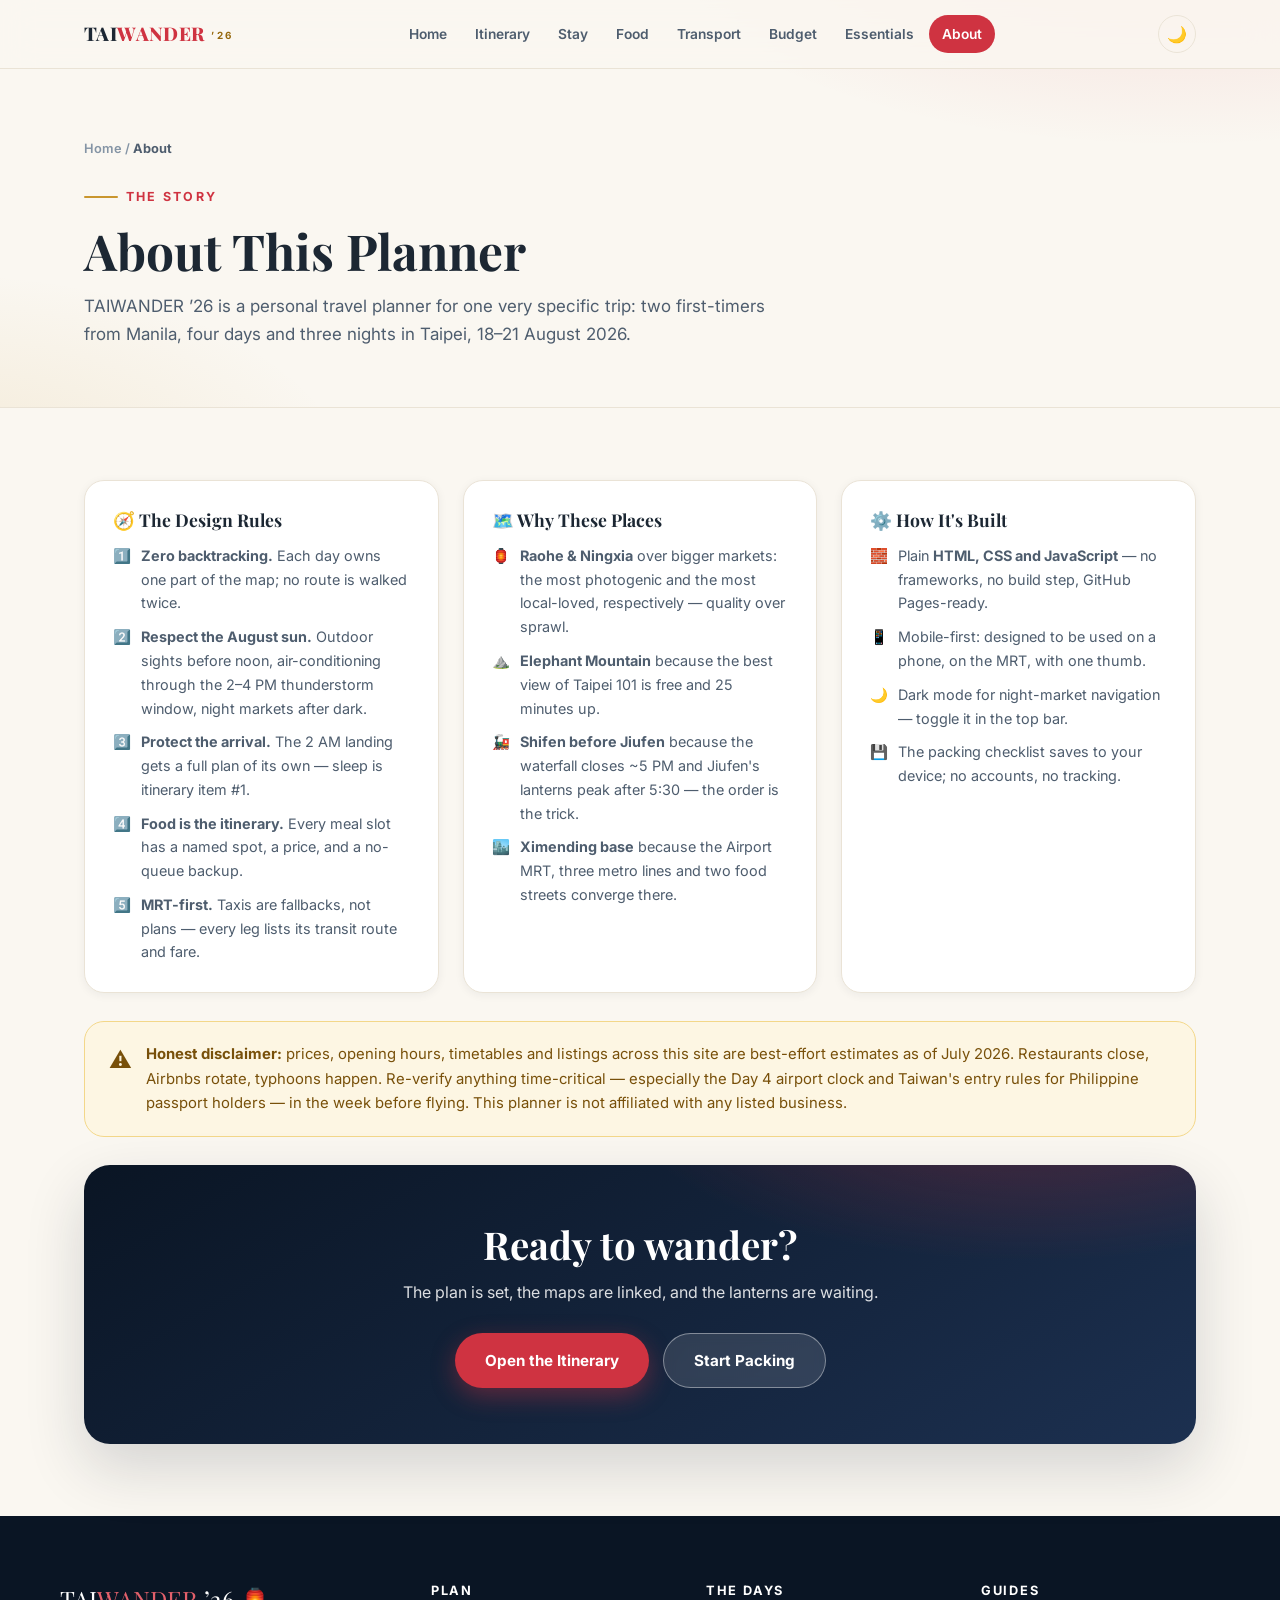
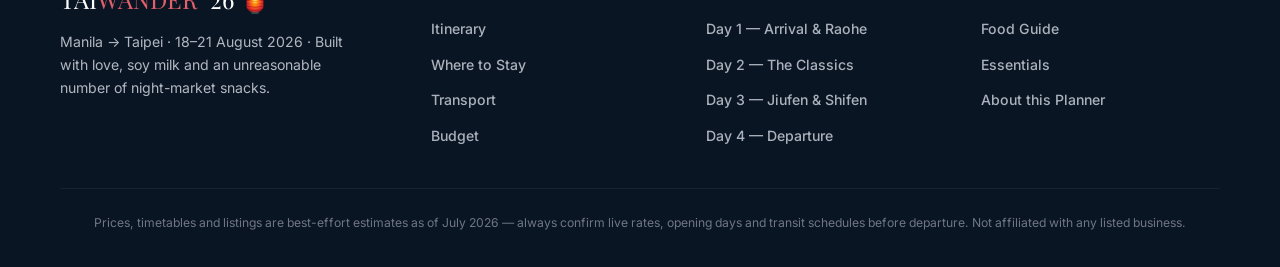
==== about.html @ 08a53a14 "Redesign website into multi-page travel planner" ====
<!DOCTYPE html>
<html lang="en">
<head>
<meta charset="UTF-8" />
<meta name="viewport" content="width=device-width, initial-scale=1.0" />
<title>About — Taiwan 2026 Travel Planner</title>
<meta name="description" content="The story and design logic behind this 4D3N Taipei travel planner — who it's for, how the routes were built, and what to double-check before flying." />
<link rel="preconnect" href="https://fonts.googleapis.com" />
<link rel="preconnect" href="https://fonts.gstatic.com" crossorigin />
<link href="https://fonts.googleapis.com/css2?family=Playfair+Display:ital,wght@0,600;0,700;0,800;1,600&family=Inter:wght@400;500;600;700;800&display=swap" rel="stylesheet" />
<link rel="stylesheet" href="css/style.css" />
<link rel="icon" href="data:image/svg+xml,<svg xmlns='http://www.w3.org/2000/svg' viewBox='0 0 100 100'><text y='.9em' font-size='90'>🏮</text></svg>" />
<script>try{var t=localStorage.getItem('taiwan2026-theme');if(t)document.documentElement.setAttribute('data-theme',t);else if(matchMedia('(prefers-color-scheme: dark)').matches)document.documentElement.setAttribute('data-theme','dark');}catch(e){}</script>
</head>
<body>

<nav class="nav" id="nav">
  <div class="nav-inner">
    <a href="index.html" class="nav-logo">TAI<span>WANDER</span><small>’26</small></a>
    <ul class="nav-links" id="navLinks">
      <li><a href="index.html">Home</a></li>
      <li><a href="itinerary.html">Itinerary</a></li>
      <li><a href="stay.html">Stay</a></li>
      <li><a href="food.html">Food</a></li>
      <li><a href="transport.html">Transport</a></li>
      <li><a href="budget.html">Budget</a></li>
      <li><a href="essentials.html">Essentials</a></li>
      <li><a href="about.html" class="active">About</a></li>
    </ul>
    <div class="nav-actions">
      <button class="theme-toggle" id="themeToggle" aria-label="Toggle dark mode">🌙</button>
      <button class="nav-toggle" id="navToggle" aria-label="Menu">☰</button>
    </div>
  </div>
</nav>

<header class="page-hero">
  <div class="container">
    <div class="crumb"><a href="index.html">Home</a> / <b>About</b></div>
    <div class="section-kicker">The Story</div>
    <h1>About This Planner</h1>
    <p class="lede">TAIWANDER ’26 is a personal travel planner for one very specific trip: two first-timers from Manila, four days and three nights in Taipei, 18–21 August 2026.</p>
  </div>
</header>

<main>

<section>
  <div class="container">
    <div class="info-grid">
      <div class="info-card reveal">
        <h3>🧭 The Design Rules</h3>
        <ul>
          <li><span>1️⃣</span><span><strong>Zero backtracking.</strong> Each day owns one part of the map; no route is walked twice.</span></li>
          <li><span>2️⃣</span><span><strong>Respect the August sun.</strong> Outdoor sights before noon, air-conditioning through the 2–4 PM thunderstorm window, night markets after dark.</span></li>
          <li><span>3️⃣</span><span><strong>Protect the arrival.</strong> The 2 AM landing gets a full plan of its own — sleep is itinerary item #1.</span></li>
          <li><span>4️⃣</span><span><strong>Food is the itinerary.</strong> Every meal slot has a named spot, a price, and a no-queue backup.</span></li>
          <li><span>5️⃣</span><span><strong>MRT-first.</strong> Taxis are fallbacks, not plans — every leg lists its transit route and fare.</span></li>
        </ul>
      </div>
      <div class="info-card reveal">
        <h3>🗺️ Why These Places</h3>
        <ul>
          <li><span>🏮</span><span><strong>Raohe & Ningxia</strong> over bigger markets: the most photogenic and the most local-loved, respectively — quality over sprawl.</span></li>
          <li><span>⛰️</span><span><strong>Elephant Mountain</strong> because the best view of Taipei 101 is free and 25 minutes up.</span></li>
          <li><span>🚂</span><span><strong>Shifen before Jiufen</strong> because the waterfall closes ~5 PM and Jiufen's lanterns peak after 5:30 — the order is the trick.</span></li>
          <li><span>🏙️</span><span><strong>Ximending base</strong> because the Airport MRT, three metro lines and two food streets converge there.</span></li>
        </ul>
      </div>
      <div class="info-card reveal">
        <h3>⚙️ How It's Built</h3>
        <ul>
          <li><span>🧱</span><span>Plain <strong>HTML, CSS and JavaScript</strong> — no frameworks, no build step, GitHub Pages-ready.</span></li>
          <li><span>📱</span><span>Mobile-first: designed to be used on a phone, on the MRT, with one thumb.</span></li>
          <li><span>🌙</span><span>Dark mode for night-market navigation — toggle it in the top bar.</span></li>
          <li><span>💾</span><span>The packing checklist saves to your device; no accounts, no tracking.</span></li>
        </ul>
      </div>
    </div>

    <div class="tip tip-amber reveal"><span class="ico">⚠️</span><div><strong>Honest disclaimer:</strong> prices, opening hours, timetables and listings across this site are best-effort estimates as of July 2026. Restaurants close, Airbnbs rotate, typhoons happen. Re-verify anything time-critical — especially the Day 4 airport clock and Taiwan's entry rules for Philippine passport holders — in the week before flying. This planner is not affiliated with any listed business.</div></div>

    <div class="cta-band reveal">
      <h2>Ready to wander?</h2>
      <p>The plan is set, the maps are linked, and the lanterns are waiting.</p>
      <div class="hero-cta">
        <a href="itinerary.html" class="btn btn-red">Open the Itinerary</a>
        <a href="essentials.html" class="btn btn-ghost">Start Packing</a>
      </div>
    </div>
  </div>
</section>

</main>

<footer>
  <div class="foot-grid">
    <div class="foot-brand">
      <div class="foot-title">TAI<span>WANDER</span> ’26 🏮</div>
      <p>Manila → Taipei · 18–21 August 2026 · Built with love, soy milk and an unreasonable number of night-market snacks.</p>
    </div>
    <div class="foot-col"><h4>Plan</h4><ul>
      <li><a href="itinerary.html">Itinerary</a></li>
      <li><a href="stay.html">Where to Stay</a></li>
      <li><a href="transport.html">Transport</a></li>
      <li><a href="budget.html">Budget</a></li>
    </ul></div>
    <div class="foot-col"><h4>The Days</h4><ul>
      <li><a href="day1.html">Day 1 — Arrival & Raohe</a></li>
      <li><a href="day2.html">Day 2 — The Classics</a></li>
      <li><a href="day3.html">Day 3 — Jiufen & Shifen</a></li>
      <li><a href="day4.html">Day 4 — Departure</a></li>
    </ul></div>
    <div class="foot-col"><h4>Guides</h4><ul>
      <li><a href="food.html">Food Guide</a></li>
      <li><a href="essentials.html">Essentials</a></li>
      <li><a href="about.html">About this Planner</a></li>
    </ul></div>
  </div>
  <div class="foot-bottom">Prices, timetables and listings are best-effort estimates as of July 2026 — always confirm live rates, opening days and transit schedules before departure. Not affiliated with any listed business.</div>
</footer>

<button class="to-top" id="toTop" aria-label="Back to top">↑</button>
<script src="js/main.js"></script>
</body>
</html>
---- css/style.css ----
/* ==============================================================
   TAIWANDER '26 — Design System
   Warm white · Deep navy · Taipei red · Golden accent
   Shared across all pages
   ============================================================== */

:root {
  /* Palette */
  --bg: #faf7f1;
  --surface: #ffffff;
  --surface-2: #f4efe6;
  --navy: #101f33;
  --navy-deep: #0a1524;
  --navy-soft: #e8eef7;
  --ink: #1c2733;
  --ink-soft: #4e5d6e;
  --ink-faint: #8494a5;
  --red: #cf3341;
  --red-deep: #a92531;
  --red-soft: #fbe9e8;
  --gold: #c9962e;
  --gold-deep: #96690e;
  --gold-soft: #f9efd9;
  --line: #eae3d6;
  --glass: rgba(250, 247, 241, 0.82);
  --tip-green-bg: #ecfdf5;  --tip-green-bd: #a7f3d0;  --tip-green-ink: #065f46;
  --tip-amber-bg: #fdf6e3;  --tip-amber-bd: #f3d789;  --tip-amber-ink: #78500a;
  --tip-blue-bg:  #eff6ff;  --tip-blue-bd:  #bfdbfe;  --tip-blue-ink:  #1e40af;
  --tip-red-bg:   #fef2f2;  --tip-red-bd:   #fecaca;  --tip-red-ink:   #991b1b;
  --pros-bg: #ecfdf5; --pros-ink: #065f46;
  --cons-bg: #fef2f2; --cons-ink: #991b1b;
  --mrt-bg: #eef6ff;  --mrt-ink: #1d4ed8;

  /* Chart palette (validated categorical order — do not reorder) */
  --c1: #2a78d6; --c2: #1baf7a; --c3: #eda100;
  --c4: #008300; --c5: #4a3aa7; --c6: #e34948;

  /* Effects */
  --shadow-sm: 0 2px 10px rgba(16, 31, 51, 0.06);
  --shadow-md: 0 10px 34px rgba(16, 31, 51, 0.10);
  --shadow-lg: 0 24px 60px rgba(16, 31, 51, 0.16);
  --radius: 20px;
  --radius-sm: 13px;
  --font-display: "Playfair Display", Georgia, serif;
  --font-body: "Inter", "Segoe UI", -apple-system, sans-serif;
  --maxw: 1160px;
}

[data-theme="dark"] {
  --bg: #0b1422;
  --surface: #15202f;
  --surface-2: #1b2839;
  --navy: #dbe5f2;
  --navy-deep: #060d18;
  --navy-soft: rgba(122, 162, 220, 0.14);
  --ink: #edf1f7;
  --ink-soft: #b3bfd0;
  --ink-faint: #7d8ba0;
  --red: #e2606b;
  --red-deep: #ec8b93;
  --red-soft: rgba(226, 96, 107, 0.14);
  --gold: #d9ac4b;
  --gold-deep: #e5c176;
  --gold-soft: rgba(217, 172, 75, 0.13);
  --line: rgba(255, 255, 255, 0.09);
  --glass: rgba(11, 20, 34, 0.80);
  --tip-green-bg: rgba(16,185,129,.10); --tip-green-bd: rgba(16,185,129,.30); --tip-green-ink: #7fe0bc;
  --tip-amber-bg: rgba(217,172,75,.10); --tip-amber-bd: rgba(217,172,75,.32); --tip-amber-ink: #ecd39a;
  --tip-blue-bg:  rgba(96,165,250,.10); --tip-blue-bd:  rgba(96,165,250,.30); --tip-blue-ink:  #a7c7f5;
  --tip-red-bg:   rgba(239,110,110,.10);--tip-red-bd:   rgba(239,110,110,.30);--tip-red-ink:   #f3aeae;
  --pros-bg: rgba(16,185,129,.10); --pros-ink: #7fe0bc;
  --cons-bg: rgba(239,110,110,.10); --cons-ink: #f3aeae;
  --mrt-bg: rgba(96,165,250,.12); --mrt-ink: #9cc2f4;

  /* Dark-surface chart steps (validated set for dark mode) */
  --c1: #3987e5; --c2: #199e70; --c3: #c98500;
  --c4: #008300; --c5: #9085e9; --c6: #e66767;

  --shadow-sm: 0 2px 10px rgba(0, 0, 0, 0.35);
  --shadow-md: 0 10px 34px rgba(0, 0, 0, 0.45);
  --shadow-lg: 0 24px 60px rgba(0, 0, 0, 0.55);
}

* { margin: 0; padding: 0; box-sizing: border-box; }

html { scroll-behavior: smooth; }

body {
  font-family: var(--font-body);
  color: var(--ink);
  background: var(--bg);
  line-height: 1.65;
  -webkit-font-smoothing: antialiased;
  transition: background 0.35s ease, color 0.35s ease;
}

body.loaded main, body.loaded .page-hero, body.loaded .hero { animation: pagefade 0.55s ease both; }
@keyframes pagefade { from { opacity: 0; transform: translateY(10px); } to { opacity: 1; transform: none; } }

img { max-width: 100%; display: block; }
.container { max-width: var(--maxw); margin: 0 auto; padding: 0 24px; }

/* ---------- Typography ---------- */
h1, h2, h3 { font-family: var(--font-display); font-weight: 700; line-height: 1.2; color: var(--ink); }
h2.section-title { font-size: clamp(1.8rem, 4vw, 2.5rem); margin-bottom: 8px; }
.section-kicker {
  display: inline-flex; align-items: center; gap: 8px;
  font-size: 0.78rem; font-weight: 700; letter-spacing: 0.18em;
  text-transform: uppercase; color: var(--red); margin-bottom: 14px;
}
.section-kicker::before { content: ""; width: 34px; height: 2px; background: var(--gold); border-radius: 2px; }
.section-sub { color: var(--ink-soft); max-width: 700px; font-size: 1.04rem; margin-bottom: 42px; }
section { padding: 72px 0; }
section.alt { background: var(--surface); transition: background 0.35s ease; }
[data-theme="dark"] section.alt { background: rgba(255,255,255,0.025); }

/* ---------- Navigation ---------- */
.nav {
  position: fixed; top: 0; left: 0; right: 0; z-index: 1000;
  background: var(--glass);
  backdrop-filter: blur(16px); -webkit-backdrop-filter: blur(16px);
  border-bottom: 1px solid var(--line);
  transition: box-shadow 0.3s ease, background 0.35s ease;
}
.nav.scrolled { box-shadow: var(--shadow-sm); }
.nav-inner {
  max-width: var(--maxw); margin: 0 auto; padding: 0 24px;
  display: flex; align-items: center; justify-content: space-between; height: 68px; gap: 12px;
}
.nav-logo {
  font-family: var(--font-display); font-weight: 800; font-size: 1.18rem;
  color: var(--ink); text-decoration: none; letter-spacing: 0.02em; white-space: nowrap;
}
.nav-logo span { color: var(--red); }
.nav-logo small { font-family: var(--font-body); font-weight: 700; font-size: 0.62rem; color: var(--gold-deep); letter-spacing: 0.24em; margin-left: 7px; vertical-align: 2px; }
.nav-links { display: flex; gap: 2px; list-style: none; align-items: center; }
.nav-links a {
  display: block; padding: 8px 13px; border-radius: 99px;
  color: var(--ink-soft); text-decoration: none; font-size: 0.86rem; font-weight: 600;
  transition: color 0.25s ease, background 0.25s ease;
}
.nav-links a:hover { color: var(--red); background: var(--red-soft); }
.nav-links a.active { color: #fff; background: var(--red); }
[data-theme="dark"] .nav-links a.active { color: #14060a; }
.nav-actions { display: flex; align-items: center; gap: 6px; }
.theme-toggle {
  background: none; border: 1.5px solid var(--line); cursor: pointer;
  width: 38px; height: 38px; border-radius: 50%; font-size: 1rem;
  display: inline-flex; align-items: center; justify-content: center;
  color: var(--ink); transition: border-color 0.25s ease, transform 0.25s ease;
}
.theme-toggle:hover { border-color: var(--gold); transform: rotate(18deg); }
.nav-toggle {
  display: none; background: none; border: none; cursor: pointer;
  font-size: 1.45rem; color: var(--ink); padding: 6px; line-height: 1;
}

/* ---------- Breadcrumb ---------- */
.crumb { font-size: 0.8rem; font-weight: 600; color: var(--ink-faint); margin-bottom: 20px; }
.crumb a { color: var(--ink-faint); text-decoration: none; }
.crumb a:hover { color: var(--red); }
.crumb b { color: var(--ink-soft); font-weight: 700; }

/* ---------- Home hero ---------- */
.hero {
  min-height: 100vh; min-height: 100svh; display: flex; align-items: center; justify-content: center;
  text-align: center; position: relative; overflow: hidden; padding: 130px 24px 90px;
  background:
    radial-gradient(1100px 520px at 88% -10%, rgba(207, 51, 65, 0.35), transparent 60%),
    radial-gradient(900px 620px at 2% 112%, rgba(201, 150, 46, 0.30), transparent 60%),
    linear-gradient(165deg, #0a1524 0%, #14263e 48%, #341a25 100%);
  color: #fff;
}
.hero-img { position: absolute; inset: 0; width: 100%; height: 100%; object-fit: cover; opacity: 0.34; }
.hero::after {
  content: ""; position: absolute; inset: 0;
  background: linear-gradient(180deg, rgba(8, 15, 27, 0.42) 0%, rgba(8, 15, 27, 0.72) 100%);
}
.hero-orb {
  position: absolute; border-radius: 50%; filter: blur(70px); opacity: 0.5; z-index: 1;
  animation: drift 14s ease-in-out infinite alternate;
}
.hero-orb.o1 { width: 380px; height: 380px; background: rgba(207, 51, 65, 0.5); top: -90px; right: -60px; }
.hero-orb.o2 { width: 320px; height: 320px; background: rgba(201, 150, 46, 0.42); bottom: -80px; left: -40px; animation-delay: -6s; }
@keyframes drift { from { transform: translate(0, 0) scale(1); } to { transform: translate(-40px, 34px) scale(1.14); } }
.hero-content { position: relative; z-index: 2; max-width: 860px; animation: rise 1s ease both; }
.hero-eyebrow {
  display: inline-block; padding: 8px 20px; border-radius: 99px;
  border: 1px solid rgba(255, 255, 255, 0.32); background: rgba(255, 255, 255, 0.10);
  backdrop-filter: blur(6px); font-size: 0.8rem; font-weight: 600;
  letter-spacing: 0.22em; text-transform: uppercase; margin-bottom: 26px; color: #f5d9a0;
}
.hero h1 { font-size: clamp(2.7rem, 7.5vw, 5rem); margin-bottom: 18px; color: #fff; text-shadow: 0 4px 30px rgba(0,0,0,0.4); }
.hero h1 em { font-style: italic; color: #f0b8ae; }
.hero-tagline { font-size: clamp(1rem, 2vw, 1.22rem); color: rgba(255,255,255,0.88); max-width: 640px; margin: 0 auto 30px; }
.hero-badges { display: flex; gap: 12px; justify-content: center; flex-wrap: wrap; margin-bottom: 34px; }
.hero-badge {
  padding: 10px 18px; border-radius: 14px; background: rgba(255,255,255,0.12);
  backdrop-filter: blur(8px); border: 1px solid rgba(255,255,255,0.20);
  font-size: 0.88rem; font-weight: 600; color: #fff;
}
.hero-cta { display: flex; gap: 14px; justify-content: center; flex-wrap: wrap; }
.btn {
  display: inline-flex; align-items: center; gap: 8px;
  padding: 14px 30px; border-radius: 99px; font-weight: 700; font-size: 0.95rem;
  text-decoration: none; transition: all 0.28s ease; border: none; cursor: pointer;
  font-family: var(--font-body);
}
.btn-red { background: var(--red); color: #fff; box-shadow: 0 8px 24px rgba(207,51,65,0.40); }
.btn-red:hover { background: var(--red-deep); transform: translateY(-2px); box-shadow: 0 12px 30px rgba(207,51,65,0.5); }
[data-theme="dark"] .btn-red { color: #14060a; }
.btn-ghost { background: rgba(255,255,255,0.12); color: #fff; border: 1px solid rgba(255,255,255,0.4); backdrop-filter: blur(6px); }
.btn-ghost:hover { background: rgba(255,255,255,0.24); transform: translateY(-2px); }
.btn-outline { background: transparent; color: var(--red); border: 2px solid var(--red); }
.btn-outline:hover { background: var(--red-soft); transform: translateY(-2px); }
.hero-scroll {
  position: absolute; bottom: 26px; left: 50%; transform: translateX(-50%);
  color: rgba(255,255,255,0.75); font-size: 1.4rem; z-index: 2;
  animation: bob 2s ease-in-out infinite; text-decoration: none;
}
@keyframes bob { 0%,100% { transform: translate(-50%, 0); } 50% { transform: translate(-50%, 10px); } }
@keyframes rise { from { opacity: 0; transform: translateY(28px); } to { opacity: 1; transform: translateY(0); } }

/* ---------- Countdown ---------- */
.countdown { display: flex; gap: 14px; justify-content: center; flex-wrap: wrap; margin-bottom: 36px; }
.cd-cell {
  min-width: 86px; padding: 14px 12px 12px; border-radius: 16px;
  background: rgba(255,255,255,0.10); border: 1px solid rgba(255,255,255,0.22);
  backdrop-filter: blur(8px);
}
.cd-cell .n { font-weight: 800; font-size: 1.9rem; line-height: 1.1; color: #fff; font-variant-numeric: tabular-nums; }
.cd-cell .l { font-size: 0.68rem; font-weight: 700; letter-spacing: 0.18em; text-transform: uppercase; color: rgba(255,255,255,0.72); }

/* ---------- Sub-page hero ---------- */
.page-hero {
  padding: 138px 0 58px; position: relative; overflow: hidden;
  background:
    radial-gradient(900px 380px at 92% -20%, rgba(207, 51, 65, 0.14), transparent 60%),
    radial-gradient(700px 360px at -5% 120%, rgba(201, 150, 46, 0.14), transparent 60%),
    var(--bg);
  border-bottom: 1px solid var(--line);
}
.page-hero h1 { font-size: clamp(2rem, 5vw, 3.1rem); margin-bottom: 12px; }
.page-hero .lede { color: var(--ink-soft); max-width: 720px; font-size: 1.06rem; }
.page-hero.tinted { color: #fff; border-bottom: none; }
.page-hero.tinted h1 { color: #fff; }
.page-hero.tinted .lede { color: rgba(255,255,255,0.88); }
.page-hero.tinted .crumb, .page-hero.tinted .crumb a, .page-hero.tinted .crumb b { color: rgba(255,255,255,0.72); }
.page-hero.tinted .section-kicker { color: #f5d9a0; }
.page-hero.tinted .section-kicker::before { background: #f5d9a0; }

/* Day-page tinted heroes */
.page-hero.d1 { background: radial-gradient(900px 420px at 90% -30%, rgba(255,255,255,0.14), transparent 55%), linear-gradient(130deg, #0f4c46 0%, #14847a 65%, #1fb5a4 130%); }
.page-hero.d2 { background: radial-gradient(900px 420px at 90% -30%, rgba(255,255,255,0.14), transparent 55%), linear-gradient(130deg, #7c2d12 0%, #c2410c 65%, #f59e4b 130%); }
.page-hero.d3 { background: radial-gradient(900px 420px at 90% -30%, rgba(255,255,255,0.14), transparent 55%), linear-gradient(130deg, #421d84 0%, #6d33d6 65%, #a78bfa 140%); }
.page-hero.d4 { background: radial-gradient(900px 420px at 90% -30%, rgba(255,255,255,0.14), transparent 55%), linear-gradient(130deg, #133b52 0%, #0e7490 65%, #38c7dd 140%); }
.day-tags { display: flex; gap: 10px; flex-wrap: wrap; margin-top: 20px; }
.day-tags span {
  padding: 6px 14px; border-radius: 99px; background: rgba(255,255,255,0.16);
  border: 1px solid rgba(255,255,255,0.3); font-size: 0.8rem; font-weight: 600; color: #fff;
}
.day-num { font-size: 0.8rem; font-weight: 800; letter-spacing: 0.22em; text-transform: uppercase; opacity: 0.9; margin-bottom: 10px; }

/* Day at-a-glance strip */
.glance { display: grid; grid-template-columns: repeat(auto-fit, minmax(160px, 1fr)); gap: 14px; margin: -30px 0 30px; position: relative; z-index: 5; }
.glance-cell {
  background: var(--surface); border-radius: var(--radius-sm); padding: 16px 18px;
  box-shadow: var(--shadow-md); border: 1px solid var(--line);
}
.glance-cell .k { font-size: 0.68rem; font-weight: 800; letter-spacing: 0.12em; text-transform: uppercase; color: var(--ink-faint); }
.glance-cell .v { font-weight: 700; font-size: 0.95rem; margin-top: 2px; }

/* Prev / next day pager */
.day-pager { display: grid; grid-template-columns: 1fr 1fr; gap: 16px; margin-top: 52px; }
.day-pager a {
  display: block; background: var(--surface); border: 1.5px solid var(--line); border-radius: var(--radius);
  padding: 20px 24px; text-decoration: none; transition: all 0.28s ease; box-shadow: var(--shadow-sm);
}
.day-pager a:hover { border-color: var(--red); transform: translateY(-3px); box-shadow: var(--shadow-md); }
.day-pager .dir { font-size: 0.7rem; font-weight: 800; letter-spacing: 0.14em; text-transform: uppercase; color: var(--ink-faint); }
.day-pager .ttl { font-family: var(--font-display); font-weight: 700; font-size: 1.05rem; color: var(--ink); margin-top: 4px; }
.day-pager a.next { text-align: right; }

/* ---------- Reveal on scroll ---------- */
.reveal { opacity: 0; transform: translateY(28px); transition: opacity 0.7s ease, transform 0.7s ease; }
.reveal.visible { opacity: 1; transform: translateY(0); }
@media (prefers-reduced-motion: reduce) {
  .reveal { opacity: 1; transform: none; transition: none; }
  .hero-orb, .hero-scroll { animation: none; }
}

/* ---------- Flight cards ---------- */
.flight-grid { display: grid; grid-template-columns: 1fr 1fr; gap: 24px; margin-bottom: 40px; }
.flight-card {
  background: var(--surface); border-radius: var(--radius); padding: 30px;
  box-shadow: var(--shadow-md); position: relative; overflow: hidden;
  transition: transform 0.3s ease, box-shadow 0.3s ease; border: 1px solid var(--line);
}
.flight-card:hover { transform: translateY(-5px); box-shadow: var(--shadow-lg); }
.flight-card::before {
  content: ""; position: absolute; top: 0; left: 0; right: 0; height: 5px;
  background: linear-gradient(90deg, var(--navy) 0%, var(--red) 55%, var(--gold) 100%);
}
[data-theme="dark"] .flight-card::before { background: linear-gradient(90deg, #3d5c8f 0%, var(--red) 55%, var(--gold) 100%); }
.flight-label {
  font-size: 0.75rem; font-weight: 700; letter-spacing: 0.16em; text-transform: uppercase;
  color: var(--red); margin-bottom: 16px; display: flex; align-items: center; gap: 8px;
}
.flight-route { display: flex; align-items: center; justify-content: space-between; gap: 10px; margin-bottom: 18px; }
.flight-city { text-align: center; }
.flight-code { font-family: var(--font-display); font-size: 2.3rem; font-weight: 800; color: var(--ink); }
.flight-city-name { font-size: 0.82rem; color: var(--ink-faint); font-weight: 600; }
.flight-path { flex: 1; display: flex; align-items: center; gap: 6px; color: var(--gold); padding: 0 8px; }
.flight-path .line { flex: 1; height: 2px; background: repeating-linear-gradient(90deg, var(--gold) 0 8px, transparent 8px 15px); }
.flight-meta { display: grid; grid-template-columns: 1fr 1fr; gap: 12px; }
.flight-meta div { background: var(--surface-2); border-radius: var(--radius-sm); padding: 12px 16px; }
.flight-meta .k { font-size: 0.72rem; text-transform: uppercase; letter-spacing: 0.1em; color: var(--ink-faint); font-weight: 700; }
.flight-meta .v { font-weight: 700; font-size: 0.98rem; }

/* ---------- Chips ---------- */
.chips { display: flex; flex-wrap: wrap; gap: 10px; }
.chip {
  padding: 9px 18px; border-radius: 99px; background: var(--surface);
  border: 1.5px solid var(--line); font-size: 0.88rem; font-weight: 600; color: var(--ink-soft);
  transition: all 0.25s ease; cursor: default;
}
.chip:hover { border-color: var(--red); color: var(--red); background: var(--red-soft); transform: translateY(-2px); }

/* ---------- Stat strip ---------- */
.stat-strip { display: grid; grid-template-columns: repeat(4, 1fr); gap: 18px; margin-top: 44px; }
.stat {
  background: var(--surface); border-radius: var(--radius); padding: 24px 20px; text-align: center;
  box-shadow: var(--shadow-sm); transition: transform 0.3s ease; border: 1px solid var(--line);
}
.stat:hover { transform: translateY(-4px); }
.stat .num { font-family: var(--font-display); font-size: 2rem; font-weight: 800; color: var(--red); }
.stat .lbl { font-size: 0.78rem; color: var(--ink-faint); font-weight: 600; text-transform: uppercase; letter-spacing: 0.08em; }

/* ---------- Cards ---------- */
.card-grid { display: grid; grid-template-columns: repeat(auto-fill, minmax(320px, 1fr)); gap: 26px; }
.card {
  background: var(--surface); border-radius: var(--radius); overflow: hidden;
  box-shadow: var(--shadow-sm); transition: transform 0.32s ease, box-shadow 0.32s ease;
  display: flex; flex-direction: column; border: 1px solid var(--line);
}
.card:hover { transform: translateY(-7px); box-shadow: var(--shadow-lg); }
.card-banner {
  height: 132px; display: flex; align-items: center; justify-content: center;
  font-size: 3.2rem; position: relative;
}
.card-banner::after {
  content: ""; position: absolute; inset: 0;
  background:
    radial-gradient(240px 130px at 85% -20%, rgba(255,255,255,0.28), transparent 60%),
    radial-gradient(200px 120px at 0% 120%, rgba(0,0,0,0.14), transparent 60%);
}
.card-banner > * { position: relative; z-index: 1; }
.card-banner.g-teal { background: linear-gradient(135deg, #0f766e, #14b8a6); }
.card-banner.g-red { background: linear-gradient(135deg, #a92531, #e0654f); }
.card-banner.g-gold { background: linear-gradient(135deg, #96690e, #e2b53e); }
.card-banner.g-plum { background: linear-gradient(135deg, #5b21b6, #a78bfa); }
.card-banner.g-navy { background: linear-gradient(135deg, #16304f, #3b82f6); }
.card-banner.g-rose { background: linear-gradient(135deg, #be185d, #fb7185); }
.card-body { padding: 24px; flex: 1; display: flex; flex-direction: column; gap: 10px; }
.card-body h3 { font-size: 1.24rem; }
.card-body .muted { color: var(--ink-soft); font-size: 0.92rem; }
.pill {
  display: inline-block; padding: 4px 12px; border-radius: 99px; font-size: 0.72rem;
  font-weight: 700; text-transform: uppercase; letter-spacing: 0.06em;
}
.pill-red { background: var(--red-soft); color: var(--red); }
.pill-gold { background: var(--gold-soft); color: var(--gold-deep); }
.pill-navy { background: var(--navy-soft); color: var(--mrt-ink); }
[data-theme="light"] .pill-navy, html:not([data-theme="dark"]) .pill-navy { color: #1e3a5f; }

/* ---------- Stay cards ---------- */
.stay-card { position: relative; }
.stay-card.best { border: 2.5px solid var(--gold); box-shadow: 0 12px 40px rgba(201,150,46,0.25); }
.best-ribbon {
  position: absolute; top: 14px; right: 14px; z-index: 3;
  background: linear-gradient(135deg, var(--gold), #f0cd6e); color: #4a3403;
  padding: 6px 14px; border-radius: 99px; font-size: 0.72rem; font-weight: 800;
  text-transform: uppercase; letter-spacing: 0.08em; box-shadow: var(--shadow-sm);
}
.stay-price { display: flex; align-items: baseline; gap: 8px; margin: 4px 0; flex-wrap: wrap; }
.stay-price .amt { font-family: var(--font-display); font-size: 1.5rem; font-weight: 800; color: var(--red); }
.stay-price .per { font-size: 0.8rem; color: var(--ink-faint); }
.stay-facts { display: flex; flex-direction: column; gap: 7px; font-size: 0.88rem; color: var(--ink-soft); }
.stay-facts li { list-style: none; display: flex; gap: 9px; align-items: flex-start; }
.stay-facts li span:first-child { flex-shrink: 0; }
.proscons { display: grid; grid-template-columns: 1fr 1fr; gap: 10px; font-size: 0.83rem; }
.proscons .pros, .proscons .cons { border-radius: var(--radius-sm); padding: 12px; }
.proscons .pros { background: var(--pros-bg); color: var(--pros-ink); }
.proscons .cons { background: var(--cons-bg); color: var(--cons-ink); }
.proscons strong { display: block; margin-bottom: 4px; font-size: 0.76rem; text-transform: uppercase; letter-spacing: 0.06em; }
.proscons ul { padding-left: 16px; }
.stay-why { background: var(--surface-2); border-left: 3px solid var(--gold); border-radius: 0 var(--radius-sm) var(--radius-sm) 0; padding: 12px 14px; font-size: 0.87rem; color: var(--ink-soft); }
.card-link { margin-top: auto; padding-top: 8px; }
.card-link a { color: var(--red); font-weight: 700; font-size: 0.9rem; text-decoration: none; border-bottom: 2px solid var(--red-soft); transition: border-color 0.2s; }
.card-link a:hover { border-color: var(--red); }

/* ---------- Timeline ---------- */
.timeline { position: relative; padding-left: 34px; }
.timeline::before {
  content: ""; position: absolute; left: 10px; top: 6px; bottom: 6px; width: 3px;
  background: linear-gradient(180deg, var(--red), var(--gold)); border-radius: 3px; opacity: 0.35;
}
.tl-item { position: relative; padding-bottom: 34px; }
.tl-item:last-child { padding-bottom: 0; }
.tl-item::before {
  content: ""; position: absolute; left: -31px; top: 8px; width: 15px; height: 15px;
  border-radius: 50%; background: var(--surface); border: 4px solid var(--red);
  box-shadow: 0 0 0 4px rgba(207,51,65,0.14); transition: all 0.3s ease;
}
.tl-item:hover::before { border-color: var(--gold); box-shadow: 0 0 0 6px rgba(201,150,46,0.20); }
.tl-time {
  display: inline-block; background: var(--navy); color: #fff; font-weight: 700;
  font-size: 0.78rem; padding: 4px 13px; border-radius: 99px; margin-bottom: 10px; letter-spacing: 0.04em;
}
[data-theme="dark"] .tl-time { background: var(--gold); color: #201503; }
.tl-card {
  background: var(--surface); border-radius: var(--radius); padding: 22px 26px;
  box-shadow: var(--shadow-sm); transition: transform 0.3s ease, box-shadow 0.3s ease;
  border: 1px solid var(--line);
}
.tl-card:hover { transform: translateX(6px); box-shadow: var(--shadow-md); }
.tl-card h4 { font-family: var(--font-display); font-size: 1.18rem; margin-bottom: 6px; display: flex; align-items: center; gap: 10px; flex-wrap: wrap; }
.tl-card p { color: var(--ink-soft); font-size: 0.93rem; }
.tl-card p + p { margin-top: 8px; }
.tl-meta { display: flex; flex-wrap: wrap; gap: 8px; margin-top: 14px; }
.tl-meta span {
  display: inline-flex; align-items: center; gap: 6px;
  background: var(--surface-2); border-radius: 99px; padding: 5px 13px;
  font-size: 0.78rem; font-weight: 600; color: var(--ink-soft);
}
.tl-meta a { color: var(--red); text-decoration: none; font-weight: 700; }
.tl-meta a:hover { text-decoration: underline; }
.mrt-route {
  display: inline-flex; align-items: center; gap: 6px; flex-wrap: wrap;
  background: var(--mrt-bg) !important; color: var(--mrt-ink) !important; border-radius: 99px; padding: 5px 13px;
  font-size: 0.78rem; font-weight: 700;
}

/* ---------- Tips ---------- */
.tip {
  border-radius: var(--radius); padding: 20px 24px; margin: 28px 0;
  display: flex; gap: 14px; align-items: flex-start; font-size: 0.93rem;
}
.tip .ico { font-size: 1.4rem; flex-shrink: 0; }
.tip-green { background: var(--tip-green-bg); border: 1px solid var(--tip-green-bd); color: var(--tip-green-ink); }
.tip-amber { background: var(--tip-amber-bg); border: 1px solid var(--tip-amber-bd); color: var(--tip-amber-ink); }
.tip-blue { background: var(--tip-blue-bg); border: 1px solid var(--tip-blue-bd); color: var(--tip-blue-ink); }
.tip-red { background: var(--tip-red-bg); border: 1px solid var(--tip-red-bd); color: var(--tip-red-ink); }

/* ---------- Decision options ---------- */
.option-grid { display: grid; grid-template-columns: repeat(auto-fit, minmax(260px, 1fr)); gap: 20px; margin: 30px 0; }
.option {
  background: var(--surface); border: 2px solid var(--line); border-radius: var(--radius);
  padding: 24px; transition: all 0.3s ease; position: relative;
}
.option:hover { transform: translateY(-4px); box-shadow: var(--shadow-md); }
.option.recommended { border-color: var(--gold); background: linear-gradient(180deg, var(--gold-soft), var(--surface) 55%); }
.option .opt-badge {
  position: absolute; top: -13px; left: 20px; background: var(--gold); color: #201503;
  font-size: 0.7rem; font-weight: 800; text-transform: uppercase; letter-spacing: 0.08em;
  padding: 5px 13px; border-radius: 99px;
}
.option h4 { font-size: 1.05rem; margin-bottom: 8px; display: flex; gap: 8px; align-items: center; }
.option p { font-size: 0.88rem; color: var(--ink-soft); }

/* ---------- Map embeds ---------- */
.map-embed {
  border-radius: var(--radius); overflow: hidden; box-shadow: var(--shadow-sm);
  margin-top: 30px; border: 1px solid var(--line);
}
.map-embed iframe { width: 100%; height: 330px; border: 0; display: block; }
.map-caption { background: var(--surface); padding: 12px 20px; font-size: 0.83rem; color: var(--ink-faint); font-weight: 600; }
.map-caption a { color: var(--red); }

/* ---------- Food cards ---------- */
.food-card .card-banner { height: 118px; font-size: 2.9rem; }
.badge-must {
  position: absolute; top: 12px; right: 12px; z-index: 2;
  background: linear-gradient(135deg, var(--gold), #f0cd6e); color: #4a3403;
  font-size: 0.68rem; font-weight: 800; text-transform: uppercase; letter-spacing: 0.06em;
  padding: 5px 12px; border-radius: 99px; box-shadow: var(--shadow-sm);
}
.food-head { display: flex; justify-content: space-between; align-items: center; gap: 8px; }
.food-spot { border-top: 1px dashed var(--line); padding-top: 12px; margin-top: 4px; font-size: 0.88rem; }
.food-spot strong { color: var(--ink); }
.food-spot .where { color: var(--ink-faint); font-size: 0.8rem; }
.food-meta { display: flex; flex-wrap: wrap; gap: 6px 14px; margin-top: 7px; font-size: 0.78rem; font-weight: 600; }
.food-meta .rating { color: var(--gold-deep); }
.food-meta .hours { color: var(--ink-faint); }
.food-meta .price { color: var(--red); font-weight: 700; }
.food-meta a { color: var(--mrt-ink); text-decoration: none; font-weight: 700; }
.food-meta a:hover { text-decoration: underline; }

/* ---------- Transport ---------- */
.transport-grid { display: grid; grid-template-columns: repeat(auto-fit, minmax(280px, 1fr)); gap: 24px; }
.transport-card {
  background: var(--surface); border-radius: var(--radius); padding: 28px;
  box-shadow: var(--shadow-sm); transition: transform 0.3s ease; border: 1px solid var(--line);
}
.transport-card:hover { transform: translateY(-5px); box-shadow: var(--shadow-md); }
.transport-card .t-ico {
  width: 54px; height: 54px; border-radius: 16px; display: flex; align-items: center; justify-content: center;
  font-size: 1.6rem; margin-bottom: 16px; background: var(--red-soft);
}
.transport-card h3 { font-size: 1.15rem; margin-bottom: 10px; }
.transport-card ul { padding-left: 18px; font-size: 0.89rem; color: var(--ink-soft); display: flex; flex-direction: column; gap: 6px; }

/* Route diagram */
.route-box {
  background: var(--surface); border: 1px solid var(--line); border-radius: var(--radius);
  padding: 28px; box-shadow: var(--shadow-sm); margin-top: 26px;
}
.route-box h3 { font-size: 1.12rem; margin-bottom: 6px; }
.route-box .route-sub { font-size: 0.85rem; color: var(--ink-faint); margin-bottom: 22px; }
.route { position: relative; padding-left: 26px; }
.route::before {
  content: ""; position: absolute; left: 7px; top: 10px; bottom: 10px; width: 4px;
  border-radius: 4px; background: var(--route-color, var(--red)); opacity: 0.85;
}
.route.purple { --route-color: #7c3aed; }
.route.blue { --route-color: #2563eb; }
.route.green { --route-color: #0f9d58; }
.r-stop { position: relative; padding: 9px 0 9px 6px; }
.r-stop::before {
  content: ""; position: absolute; left: -25px; top: 16px; width: 12px; height: 12px;
  border-radius: 50%; background: var(--surface); border: 3.5px solid var(--route-color, var(--red));
}
.r-stop .r-name { font-weight: 700; font-size: 0.94rem; }
.r-stop .r-note { font-size: 0.79rem; color: var(--ink-faint); font-weight: 600; }
.r-stop .fare {
  display: inline-block; margin-left: 8px; background: var(--gold-soft); color: var(--gold-deep);
  font-size: 0.72rem; font-weight: 800; padding: 2px 10px; border-radius: 99px;
}

/* ---------- Budget dashboard ---------- */
.kpi-row { display: grid; grid-template-columns: repeat(auto-fit, minmax(210px, 1fr)); gap: 18px; margin-bottom: 34px; }
.kpi {
  background: var(--surface); border: 1px solid var(--line); border-radius: var(--radius);
  padding: 22px 24px; box-shadow: var(--shadow-sm); transition: transform 0.3s ease;
}
.kpi:hover { transform: translateY(-4px); }
.kpi .k-label { font-size: 0.74rem; font-weight: 700; letter-spacing: 0.1em; text-transform: uppercase; color: var(--ink-faint); }
.kpi .k-value { font-weight: 800; font-size: 1.85rem; line-height: 1.25; margin-top: 4px; color: var(--ink); }
.kpi .k-sub { font-size: 0.8rem; color: var(--ink-soft); font-weight: 600; }
.kpi.accent { border-top: 4px solid var(--red); }
.kpi.accent2 { border-top: 4px solid var(--gold); }
.kpi.accent3 { border-top: 4px solid #2a78d6; }
.kpi.accent4 { border-top: 4px solid #1baf7a; }

.viz-grid { display: grid; grid-template-columns: 1.05fr 1fr; gap: 26px; align-items: stretch; margin-bottom: 36px; }
.viz-card {
  background: var(--surface); border: 1px solid var(--line); border-radius: var(--radius);
  padding: 26px 28px; box-shadow: var(--shadow-sm);
}
.viz-card h3 { font-size: 1.12rem; margin-bottom: 4px; }
.viz-card .viz-sub { font-size: 0.82rem; color: var(--ink-faint); margin-bottom: 20px; }
.donut-wrap { display: flex; gap: 26px; align-items: center; flex-wrap: wrap; }
.donut-svg { width: 215px; height: 215px; flex-shrink: 0; margin: 0 auto; }
.donut-svg circle.seg { fill: none; stroke-width: 26; transition: stroke-width 0.2s ease, opacity 0.2s ease; cursor: pointer; }
.donut-svg circle.seg:hover, .donut-svg circle.seg:focus { stroke-width: 32; outline: none; }
.donut-svg.dim circle.seg:not(:hover):not(:focus) { opacity: 0.35; }
.donut-center-n { font-family: var(--font-body); font-weight: 800; font-size: 27px; fill: var(--ink); }
.donut-center-l { font-family: var(--font-body); font-weight: 700; font-size: 10.5px; letter-spacing: 0.12em; fill: var(--ink-faint); text-transform: uppercase; }
.donut-legend { flex: 1; min-width: 220px; list-style: none; display: flex; flex-direction: column; gap: 9px; }
.donut-legend li {
  display: flex; align-items: center; gap: 10px; font-size: 0.87rem;
  padding: 6px 10px; border-radius: 10px; cursor: default; transition: background 0.2s ease;
}
.donut-legend li:hover { background: var(--surface-2); }
.donut-legend .sw { width: 13px; height: 13px; border-radius: 4px; flex-shrink: 0; }
.donut-legend .nm { color: var(--ink-soft); font-weight: 600; flex: 1; }
.donut-legend .val { font-weight: 700; color: var(--ink); font-variant-numeric: tabular-nums; }
.donut-legend .pct { font-size: 0.76rem; color: var(--ink-faint); font-weight: 700; width: 42px; text-align: right; font-variant-numeric: tabular-nums; }

/* Horizontal bars — daily spend */
.hbars { display: flex; flex-direction: column; gap: 16px; }
.hbar .hb-head { display: flex; justify-content: space-between; font-size: 0.86rem; margin-bottom: 6px; }
.hbar .hb-head .n { font-weight: 700; color: var(--ink); }
.hbar .hb-head .v { font-weight: 700; color: var(--ink-soft); font-variant-numeric: tabular-nums; }
.hbar .hb-track { height: 14px; border-radius: 7px; background: var(--surface-2); overflow: hidden; }
.hbar .hb-fill {
  height: 100%; width: 0; border-radius: 7px 4px 4px 7px; background: var(--red);
  transition: width 1s cubic-bezier(0.25, 0.6, 0.3, 1);
}
.hbar .hb-note { font-size: 0.76rem; color: var(--ink-faint); margin-top: 4px; }

/* Budget table */
.budget-wrap { background: var(--surface); border-radius: var(--radius); box-shadow: var(--shadow-md); overflow: hidden; border: 1px solid var(--line); }
.budget-scroll { overflow-x: auto; }
.budget-table { width: 100%; border-collapse: collapse; min-width: 520px; }
.budget-table th {
  background: var(--navy); color: #fff; text-align: left; padding: 16px 22px;
  font-size: 0.8rem; text-transform: uppercase; letter-spacing: 0.08em;
}
[data-theme="dark"] .budget-table th { background: var(--navy-deep); color: var(--ink); }
.budget-table td { padding: 15px 22px; border-bottom: 1px solid var(--line); font-size: 0.93rem; }
.budget-table tr:hover td { background: var(--surface-2); }
.budget-table .cat { font-weight: 700; }
.budget-table .cat small { display: block; font-weight: 500; color: var(--ink-faint); font-size: 0.78rem; }
.budget-table .twd { font-weight: 700; color: var(--red); white-space: nowrap; font-variant-numeric: tabular-nums; }
.budget-table .php { color: var(--ink-soft); white-space: nowrap; font-variant-numeric: tabular-nums; }
.budget-table tfoot td { background: var(--gold-soft); font-weight: 800; font-size: 1rem; border: none; }

/* ---------- Converter ---------- */
.converter {
  margin-top: 36px; background: linear-gradient(135deg, var(--navy-deep), #1c3050);
  border-radius: var(--radius); padding: 34px; color: #fff; box-shadow: var(--shadow-md);
}
.converter h3 { margin-bottom: 18px; color: #fff; }
.conv-row { display: flex; gap: 16px; align-items: center; flex-wrap: wrap; }
.conv-field { flex: 1; min-width: 200px; }
.conv-field label { font-size: 0.76rem; font-weight: 700; text-transform: uppercase; letter-spacing: 0.1em; opacity: 0.85; display: block; margin-bottom: 6px; }
.conv-field input {
  width: 100%; padding: 14px 18px; border-radius: var(--radius-sm); border: none;
  font-size: 1.15rem; font-weight: 700; font-family: var(--font-body); color: #1c2733; background: #fff;
}
.conv-field input:focus { outline: 3px solid var(--gold); }
.conv-swap { font-size: 1.5rem; }
.conv-note { margin-top: 14px; font-size: 0.8rem; opacity: 0.8; }

/* ---------- Checklist ---------- */
.check-grid { display: grid; grid-template-columns: repeat(auto-fit, minmax(280px, 1fr)); gap: 24px; }
.check-group { background: var(--surface); border-radius: var(--radius); padding: 26px; box-shadow: var(--shadow-sm); border: 1px solid var(--line); }
.check-group h3 { font-size: 1.05rem; margin-bottom: 14px; display: flex; align-items: center; gap: 10px; }
.check-item { display: flex; align-items: center; gap: 12px; padding: 8px 0; cursor: pointer; font-size: 0.92rem; color: var(--ink-soft); }
.check-item input { width: 19px; height: 19px; accent-color: var(--red); cursor: pointer; flex-shrink: 0; }
.check-item input:checked + span { text-decoration: line-through; opacity: 0.55; }
.check-progress { margin-top: 30px; background: var(--surface); border-radius: 99px; height: 14px; overflow: hidden; box-shadow: inset 0 1px 4px rgba(0,0,0,0.10); border: 1px solid var(--line); }
.check-progress-bar { height: 100%; width: 0%; background: linear-gradient(90deg, var(--red), var(--gold)); border-radius: 99px; transition: width 0.4s ease; }
.check-progress-label { text-align: center; font-size: 0.85rem; font-weight: 700; color: var(--ink-soft); margin-top: 10px; }

/* ---------- Info cards ---------- */
.info-grid { display: grid; grid-template-columns: repeat(auto-fit, minmax(300px, 1fr)); gap: 24px; }
.info-card { background: var(--surface); border-radius: var(--radius); padding: 28px; box-shadow: var(--shadow-sm); border: 1px solid var(--line); }
.info-card h3 { font-size: 1.1rem; margin-bottom: 14px; display: flex; align-items: center; gap: 10px; }
.info-card table { width: 100%; font-size: 0.88rem; border-collapse: collapse; }
.info-card table td { padding: 8px 4px; border-bottom: 1px dashed var(--line); color: var(--ink-soft); }
.info-card table td:last-child { text-align: right; font-weight: 700; color: var(--ink); }
.info-card ul { list-style: none; display: flex; flex-direction: column; gap: 10px; font-size: 0.9rem; color: var(--ink-soft); }
.info-card ul li { display: flex; gap: 10px; align-items: flex-start; }
.info-card .note { font-size: 0.85rem; color: var(--ink-soft); margin-top: 12px; }

/* ---------- Phrasebook ---------- */
.phrase-grid { display: grid; grid-template-columns: repeat(auto-fill, minmax(250px, 1fr)); gap: 16px; }
.phrase {
  background: var(--surface); border: 1px solid var(--line); border-radius: var(--radius-sm);
  padding: 18px 20px; box-shadow: var(--shadow-sm); transition: transform 0.25s ease;
}
.phrase:hover { transform: translateY(-3px); }
.phrase .en { font-size: 0.8rem; font-weight: 700; letter-spacing: 0.05em; text-transform: uppercase; color: var(--ink-faint); }
.phrase .zh { font-family: var(--font-display); font-size: 1.5rem; font-weight: 700; margin: 4px 0 2px; color: var(--ink); }
.phrase .py { font-size: 0.88rem; color: var(--red); font-weight: 600; font-style: italic; }

/* ---------- Itinerary day cards ---------- */
.day-cards { display: grid; grid-template-columns: repeat(auto-fill, minmax(300px, 1fr)); gap: 26px; }
.day-card {
  border-radius: var(--radius); overflow: hidden; text-decoration: none; color: #fff;
  position: relative; display: flex; flex-direction: column; min-height: 320px;
  padding: 30px; box-shadow: var(--shadow-md); transition: transform 0.32s ease, box-shadow 0.32s ease;
}
.day-card:hover { transform: translateY(-8px) scale(1.01); box-shadow: var(--shadow-lg); }
.day-card.d1 { background: linear-gradient(150deg, #0f4c46 0%, #14847a 70%, #1fb5a4 130%); }
.day-card.d2 { background: linear-gradient(150deg, #7c2d12 0%, #c2410c 70%, #f59e4b 130%); }
.day-card.d3 { background: linear-gradient(150deg, #421d84 0%, #6d33d6 70%, #a78bfa 140%); }
.day-card.d4 { background: linear-gradient(150deg, #133b52 0%, #0e7490 70%, #38c7dd 140%); }
.day-card::after {
  content: ""; position: absolute; right: -70px; top: -70px; width: 240px; height: 240px;
  border-radius: 50%; background: rgba(255,255,255,0.10); transition: transform 0.4s ease;
}
.day-card:hover::after { transform: scale(1.3); }
.day-card .dc-num { font-size: 0.74rem; font-weight: 800; letter-spacing: 0.22em; text-transform: uppercase; opacity: 0.85; }
.day-card h3 { color: #fff; font-size: 1.42rem; margin: 10px 0 8px; position: relative; z-index: 1; }
.day-card p { font-size: 0.9rem; opacity: 0.92; position: relative; z-index: 1; }
.day-card .dc-tags { display: flex; flex-wrap: wrap; gap: 8px; margin-top: 16px; position: relative; z-index: 1; }
.day-card .dc-tags span { padding: 4px 12px; border-radius: 99px; background: rgba(255,255,255,0.16); border: 1px solid rgba(255,255,255,0.28); font-size: 0.74rem; font-weight: 600; }
.day-card .dc-go { margin-top: auto; padding-top: 20px; font-weight: 700; font-size: 0.9rem; position: relative; z-index: 1; }
.day-card .dc-go::after { content: " →"; transition: margin 0.25s ease; }
.day-card:hover .dc-go::after { margin-left: 6px; }

/* Quick-link tiles on home */
.tile-grid { display: grid; grid-template-columns: repeat(auto-fill, minmax(230px, 1fr)); gap: 18px; }
.tile {
  background: var(--surface); border: 1.5px solid var(--line); border-radius: var(--radius);
  padding: 26px 24px; text-decoration: none; transition: all 0.28s ease; box-shadow: var(--shadow-sm);
  display: flex; flex-direction: column; gap: 6px;
}
.tile:hover { border-color: var(--red); transform: translateY(-5px); box-shadow: var(--shadow-md); }
.tile .t-emoji { font-size: 1.8rem; }
.tile h3 { font-size: 1.08rem; color: var(--ink); }
.tile p { font-size: 0.84rem; color: var(--ink-soft); }
.tile .t-go { font-size: 0.82rem; font-weight: 700; color: var(--red); margin-top: 6px; }

/* ---------- Footer ---------- */
footer {
  background: var(--navy-deep); color: rgba(233, 238, 246, 0.75);
  padding: 64px 24px 34px; margin-top: 0;
}
.foot-grid {
  max-width: var(--maxw); margin: 0 auto 40px; display: grid;
  grid-template-columns: 1.4fr 1fr 1fr 1fr; gap: 36px;
}
.foot-brand .foot-title { font-family: var(--font-display); font-size: 1.5rem; color: #fff; margin-bottom: 10px; }
.foot-brand .foot-title span { color: #e2606b; }
.foot-brand p { font-size: 0.88rem; max-width: 300px; }
.foot-col h4 { color: #fff; font-size: 0.8rem; font-weight: 700; text-transform: uppercase; letter-spacing: 0.14em; margin-bottom: 14px; font-family: var(--font-body); }
.foot-col ul { list-style: none; display: flex; flex-direction: column; gap: 9px; }
.foot-col a { color: rgba(233, 238, 246, 0.72); text-decoration: none; font-size: 0.88rem; font-weight: 500; transition: color 0.2s ease; }
.foot-col a:hover { color: #f0cd6e; }
.foot-bottom {
  max-width: var(--maxw); margin: 0 auto; border-top: 1px solid rgba(255,255,255,0.10);
  padding-top: 24px; font-size: 0.76rem; opacity: 0.6; text-align: center;
}

/* ---------- Back to top ---------- */
.to-top {
  position: fixed; bottom: 26px; right: 26px; z-index: 900;
  width: 48px; height: 48px; border-radius: 50%; border: none; cursor: pointer;
  background: var(--red); color: #fff; font-size: 1.2rem; box-shadow: var(--shadow-md);
  opacity: 0; pointer-events: none; transition: all 0.3s ease;
}
.to-top.show { opacity: 1; pointer-events: auto; }
.to-top:hover { background: var(--red-deep); transform: translateY(-3px); }

/* ---------- CTA band ---------- */
.cta-band {
  background:
    radial-gradient(700px 300px at 85% -30%, rgba(207,51,65,0.35), transparent 60%),
    linear-gradient(150deg, var(--navy-deep), #1c3050);
  border-radius: 26px; padding: 56px 40px; text-align: center; color: #fff;
  box-shadow: var(--shadow-lg); position: relative; overflow: hidden;
}
.cta-band h2 { color: #fff; font-size: clamp(1.6rem, 3.5vw, 2.4rem); margin-bottom: 12px; }
.cta-band p { color: rgba(255,255,255,0.85); max-width: 560px; margin: 0 auto 28px; }

/* ---------- Responsive ---------- */
@media (max-width: 1020px) {
  .nav-links a { padding: 8px 9px; font-size: 0.8rem; }
}
@media (max-width: 900px) {
  .nav-links {
    position: fixed; top: 68px; right: 0; left: 0; flex-direction: column; align-items: stretch;
    background: var(--glass); backdrop-filter: blur(16px); -webkit-backdrop-filter: blur(16px);
    padding: 14px 20px 22px; box-shadow: var(--shadow-md); gap: 4px;
    transform: translateY(-130%); transition: transform 0.35s ease; border-bottom: 1px solid var(--line);
  }
  .nav-links.open { transform: translateY(0); }
  .nav-links a { font-size: 0.95rem; padding: 11px 16px; }
  .nav-toggle { display: block; }
  .flight-grid { grid-template-columns: 1fr; }
  .stat-strip { grid-template-columns: repeat(2, 1fr); }
  .viz-grid { grid-template-columns: 1fr; }
  .foot-grid { grid-template-columns: 1fr 1fr; }
  section { padding: 56px 0; }
  .page-hero { padding: 120px 0 46px; }
}
@media (max-width: 560px) {
  .proscons { grid-template-columns: 1fr; }
  .flight-meta { grid-template-columns: 1fr; }
  .day-pager { grid-template-columns: 1fr; }
  .foot-grid { grid-template-columns: 1fr; gap: 26px; }
  .cd-cell { min-width: 72px; }
  .cta-band { padding: 44px 24px; }
  .timeline { padding-left: 28px; }
  .tl-card { padding: 18px 18px; }
  .container { padding: 0 18px; }
}
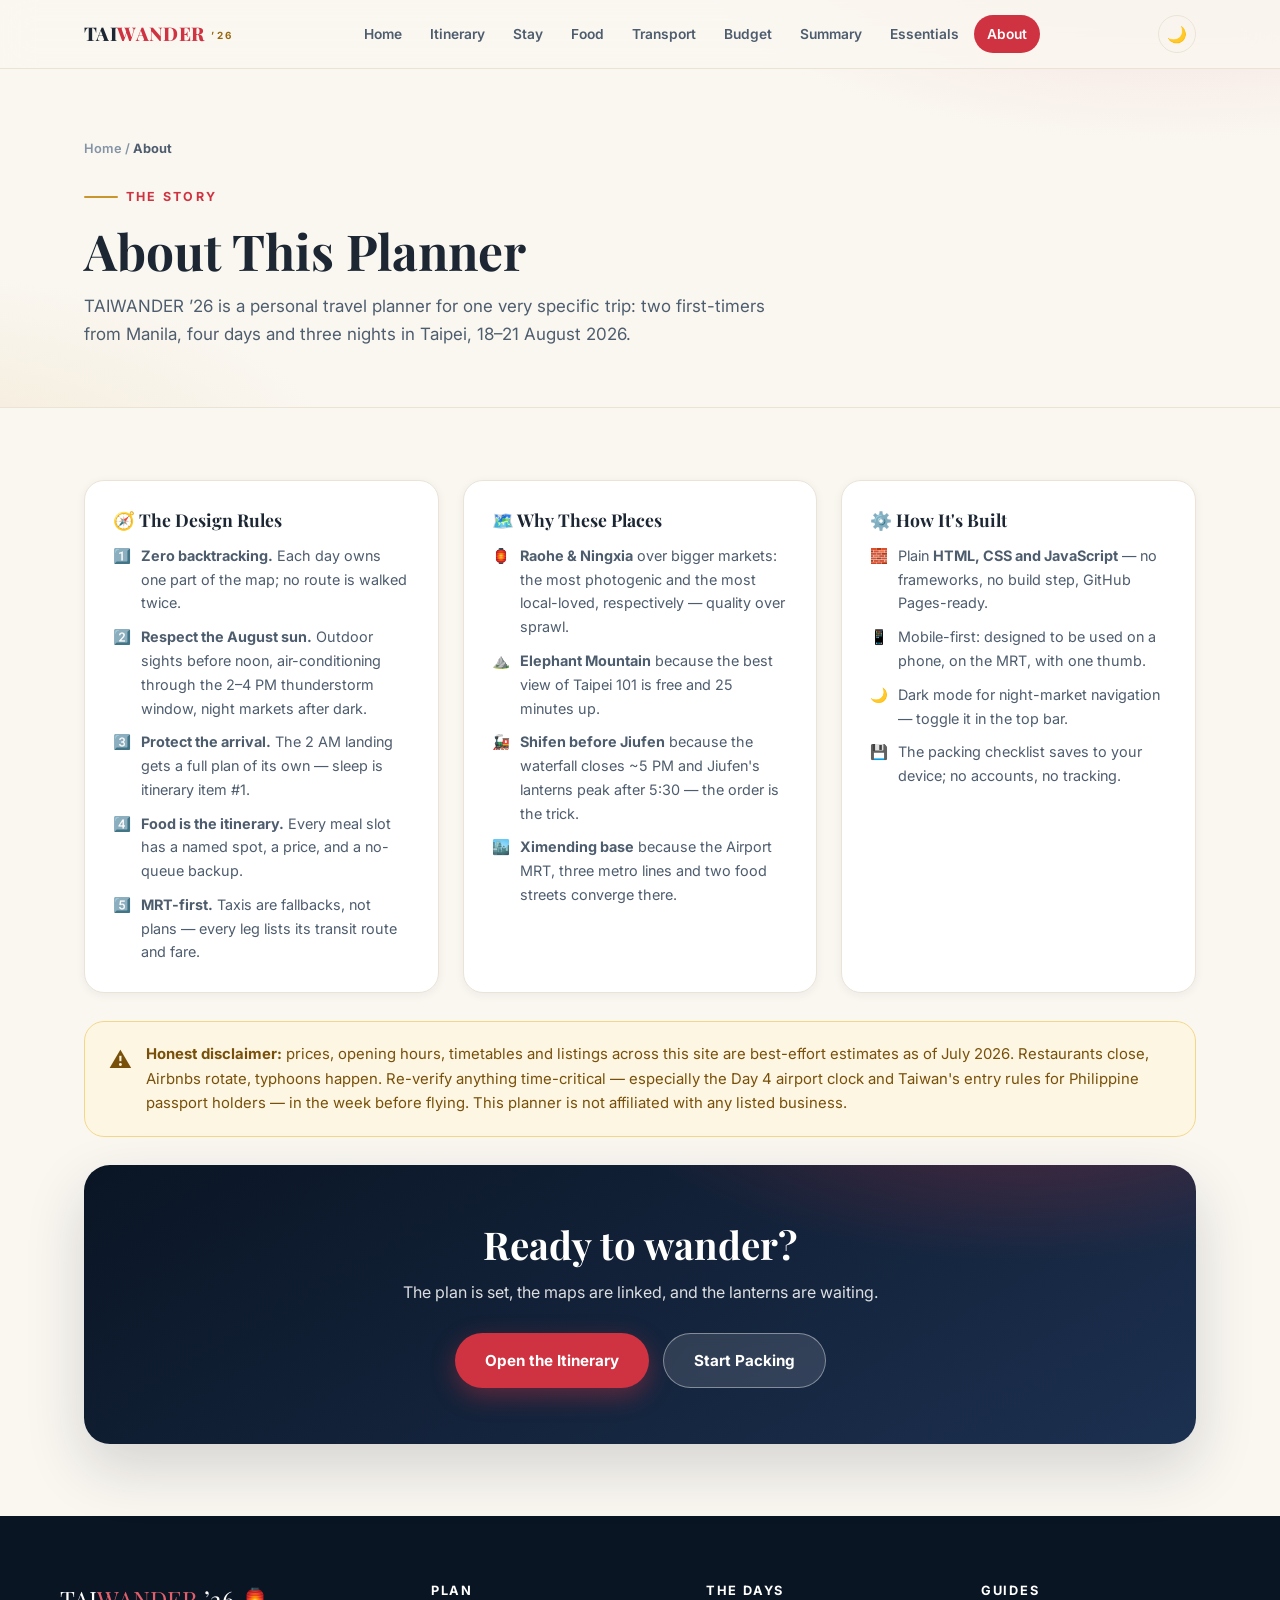
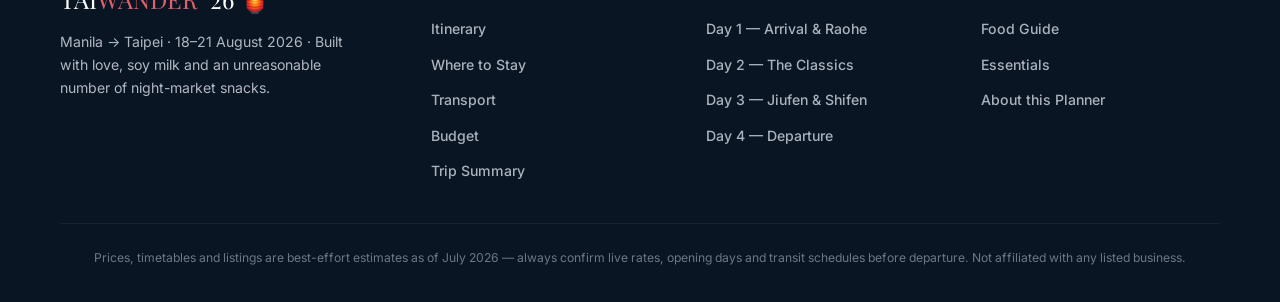
==== commit 4cb8ea35: "Turn itinerary site into a full PHP-first travel planner - Add a single-rate money engine (NT$1 = ₱1" ====
--- a/about.html
+++ b/about.html
@@ -24,6 +24,7 @@
       <li><a href="food.html">Food</a></li>
       <li><a href="transport.html">Transport</a></li>
       <li><a href="budget.html">Budget</a></li>
+      <li><a href="summary.html">Summary</a></li>
       <li><a href="essentials.html">Essentials</a></li>
       <li><a href="about.html" class="active">About</a></li>
     </ul>
@@ -104,6 +105,7 @@
       <li><a href="stay.html">Where to Stay</a></li>
       <li><a href="transport.html">Transport</a></li>
       <li><a href="budget.html">Budget</a></li>
+      <li><a href="summary.html">Trip Summary</a></li>
     </ul></div>
     <div class="foot-col"><h4>The Days</h4><ul>
       <li><a href="day1.html">Day 1 — Arrival & Raohe</a></li>
--- a/css/style.css
+++ b/css/style.css
@@ -737,6 +737,104 @@
 .cta-band h2 { color: #fff; font-size: clamp(1.6rem, 3.5vw, 2.4rem); margin-bottom: 12px; }
 .cta-band p { color: rgba(255,255,255,0.85); max-width: 560px; margin: 0 auto 28px; }
 
+/* ==============================================================
+   TRAVEL-PLANNER COMPONENTS (v2)
+   PHP-first money, commute cards, photos, expense tables,
+   facts grid, progress dots, sticky mobile day-nav
+   ============================================================== */
+
+/* ---------- Money (PHP primary, TWD secondary) ---------- */
+.money { display: inline-flex; flex-direction: column; line-height: 1.25; vertical-align: middle; }
+.money .m-php { font-weight: 800; color: var(--red); font-variant-numeric: tabular-nums; white-space: nowrap; }
+.money .m-twd { font-size: 0.72em; color: var(--ink-faint); font-weight: 600; font-variant-numeric: tabular-nums; white-space: nowrap; }
+.money.big .m-php { font-family: var(--font-display); font-size: 1.6rem; }
+.money.inline { flex-direction: row; align-items: baseline; gap: 6px; }
+.money .m-free { font-weight: 800; color: var(--tip-green-ink); }
+.money .m-note { font-size: 0.68em; color: var(--ink-faint); font-weight: 600; }
+
+/* ---------- Timeline photos ---------- */
+.tl-photo { margin: 12px 0 14px; border-radius: var(--radius-sm); overflow: hidden; border: 1px solid var(--line); position: relative; background: linear-gradient(135deg, var(--navy), #2c4a72); }
+.tl-photo img { width: 100%; height: 210px; object-fit: cover; display: block; }
+.tl-photo figcaption { position: absolute; left: 0; right: 0; bottom: 0; padding: 26px 14px 9px; font-size: 0.74rem; font-weight: 600; color: #fff; background: linear-gradient(180deg, transparent, rgba(8,15,27,0.78)); }
+.tl-photo.noimg { display: none; }
+
+/* ---------- Attraction facts grid ---------- */
+.facts { display: grid; grid-template-columns: repeat(auto-fit, minmax(150px, 1fr)); gap: 8px; margin-top: 12px; }
+.facts .fact { background: var(--surface-2); border-radius: 10px; padding: 8px 12px; }
+.facts .fact .fk { font-size: 0.64rem; font-weight: 800; letter-spacing: 0.1em; text-transform: uppercase; color: var(--ink-faint); }
+.facts .fact .fv { font-size: 0.82rem; font-weight: 600; color: var(--ink-soft); }
+
+/* ---------- Commute cards ---------- */
+.commute { background: var(--mrt-bg); border: 1.5px dashed var(--tip-blue-bd); border-radius: var(--radius-sm); padding: 16px 18px; margin: 14px 0 4px; }
+.commute .c-head { display: flex; align-items: center; justify-content: space-between; gap: 10px; flex-wrap: wrap; margin-bottom: 10px; }
+.commute .c-title { font-weight: 800; font-size: 0.82rem; letter-spacing: 0.06em; text-transform: uppercase; color: var(--mrt-ink); }
+.commute ol { list-style: none; display: flex; flex-direction: column; gap: 6px; }
+.commute ol li { display: flex; gap: 9px; align-items: flex-start; font-size: 0.86rem; color: var(--ink-soft); }
+.commute ol li .ci { flex-shrink: 0; width: 20px; text-align: center; }
+.commute ol li strong { color: var(--ink); }
+.commute .c-totals { display: flex; flex-wrap: wrap; gap: 8px; margin-top: 12px; padding-top: 10px; border-top: 1px dashed var(--tip-blue-bd); }
+.commute .c-totals span { display: inline-flex; align-items: center; gap: 6px; background: var(--surface); border-radius: 99px; padding: 4px 12px; font-size: 0.76rem; font-weight: 700; color: var(--ink-soft); }
+.commute .c-alt { margin-top: 10px; font-size: 0.8rem; color: var(--ink-soft); }
+.commute .c-alt strong { color: var(--mrt-ink); }
+.line-dot { display: inline-block; width: 10px; height: 10px; border-radius: 50%; vertical-align: baseline; margin-right: 2px; }
+.line-dot.blue { background: #0070bd; } .line-dot.red { background: #e3002c; }
+.line-dot.green { background: #008659; } .line-dot.orange { background: #f8b61c; }
+.line-dot.brown { background: #c48c31; } .line-dot.purple { background: #8246af; }
+.line-dot.tra { background: #444; } .line-dot.bus { background: #7a5c3e; }
+
+/* ---------- Depart chip on timeline ---------- */
+.tl-depart { display: inline-flex; align-items: center; gap: 6px; background: var(--gold-soft); color: var(--gold-deep); font-weight: 800; font-size: 0.74rem; padding: 4px 12px; border-radius: 99px; margin-left: 6px; }
+
+/* ---------- Daily expense table ---------- */
+.expense-wrap { background: var(--surface); border-radius: var(--radius); box-shadow: var(--shadow-md); overflow: hidden; border: 1px solid var(--line); margin-top: 40px; }
+.expense-wrap h3 { padding: 20px 24px 0; font-size: 1.2rem; }
+.expense-wrap .exp-sub { padding: 2px 24px 12px; font-size: 0.82rem; color: var(--ink-faint); }
+.expense-table { width: 100%; border-collapse: collapse; }
+.expense-table td { padding: 12px 24px; border-top: 1px dashed var(--line); font-size: 0.9rem; }
+.expense-table td:last-child { text-align: right; }
+.expense-table td .item { font-weight: 700; color: var(--ink); }
+.expense-table td .det { display: block; font-size: 0.76rem; color: var(--ink-faint); }
+.expense-table tfoot td { background: var(--gold-soft); border-top: 2px solid var(--gold); font-weight: 800; }
+.expense-table tfoot .money .m-php { font-size: 1.15rem; }
+
+/* ---------- Trip progress (day pages) ---------- */
+.trip-progress { display: flex; align-items: center; gap: 8px; margin-top: 22px; }
+.trip-progress a { display: flex; align-items: center; gap: 6px; text-decoration: none; color: rgba(255,255,255,0.62); font-size: 0.72rem; font-weight: 800; letter-spacing: 0.05em; }
+.trip-progress a .dot { width: 26px; height: 26px; border-radius: 50%; display: inline-flex; align-items: center; justify-content: center; border: 2px solid rgba(255,255,255,0.45); font-size: 0.7rem; transition: all 0.25s ease; }
+.trip-progress a:hover .dot { border-color: #fff; color: #fff; }
+.trip-progress a.done .dot { background: rgba(255,255,255,0.28); border-color: transparent; }
+.trip-progress a.current .dot { background: #fff; color: var(--navy); border-color: #fff; }
+.trip-progress .bar { flex: 0 0 18px; height: 2px; background: rgba(255,255,255,0.35); border-radius: 2px; }
+
+/* ---------- Sticky mobile day-nav ---------- */
+.daynav { position: fixed; left: 0; right: 0; bottom: 0; z-index: 950; display: none; background: var(--glass); backdrop-filter: blur(16px); -webkit-backdrop-filter: blur(16px); border-top: 1px solid var(--line); padding: 8px 10px calc(8px + env(safe-area-inset-bottom)); }
+.daynav .dn-inner { display: grid; grid-template-columns: 1fr auto 1fr; gap: 8px; max-width: 560px; margin: 0 auto; }
+.daynav a { text-decoration: none; text-align: center; padding: 9px 6px; border-radius: 12px; font-size: 0.78rem; font-weight: 700; color: var(--ink-soft); background: var(--surface); border: 1px solid var(--line); }
+.daynav a.dn-home { color: #fff; background: var(--red); border-color: transparent; }
+[data-theme="dark"] .daynav a.dn-home { color: #14060a; }
+.daynav a:active { transform: scale(0.97); }
+
+/* ---------- Stay: single recommendation ---------- */
+.reco-hero { background: var(--surface); border: 2.5px solid var(--gold); border-radius: var(--radius); box-shadow: 0 12px 40px rgba(201,150,46,0.22); overflow: hidden; position: relative; }
+.reco-hero .rh-photo { height: 240px; background: linear-gradient(135deg, #16304f, #3b82f6); position: relative; }
+.reco-hero .rh-photo img { width: 100%; height: 100%; object-fit: cover; }
+.reco-hero .rh-body { padding: 30px; }
+.reco-grid { display: grid; grid-template-columns: repeat(auto-fit, minmax(230px, 1fr)); gap: 14px; margin: 20px 0; }
+.reco-cell { background: var(--surface-2); border-radius: var(--radius-sm); padding: 14px 16px; }
+.reco-cell .k { font-size: 0.66rem; font-weight: 800; letter-spacing: 0.1em; text-transform: uppercase; color: var(--ink-faint); }
+.reco-cell .v { font-weight: 700; font-size: 0.92rem; margin-top: 2px; }
+.tt-table { width: 100%; border-collapse: collapse; font-size: 0.88rem; }
+.tt-table th { text-align: left; font-size: 0.68rem; text-transform: uppercase; letter-spacing: 0.08em; color: var(--ink-faint); padding: 8px 10px; border-bottom: 2px solid var(--line); }
+.tt-table td { padding: 10px; border-bottom: 1px dashed var(--line); color: var(--ink-soft); }
+.tt-table td:first-child { font-weight: 700; color: var(--ink); }
+.compare-scroll { overflow-x: auto; }
+.compare-table { width: 100%; border-collapse: collapse; min-width: 680px; font-size: 0.86rem; }
+.compare-table th { background: var(--navy); color: #fff; padding: 12px 14px; text-align: left; font-size: 0.72rem; text-transform: uppercase; letter-spacing: 0.06em; }
+[data-theme="dark"] .compare-table th { background: var(--navy-deep); color: var(--ink); }
+.compare-table td { padding: 12px 14px; border-bottom: 1px solid var(--line); color: var(--ink-soft); vertical-align: top; }
+.compare-table tr.win td { background: var(--gold-soft); }
+.compare-table td:first-child { font-weight: 700; color: var(--ink); white-space: nowrap; }
+
 /* ---------- Responsive ---------- */
 @media (max-width: 1020px) {
   .nav-links a { padding: 8px 9px; font-size: 0.8rem; }
@@ -758,6 +856,13 @@
   section { padding: 56px 0; }
   .page-hero { padding: 120px 0 46px; }
 }
+@media (max-width: 720px) {
+  .daynav { display: block; }
+  body.has-daynav { padding-bottom: 76px; }
+  body.has-daynav .to-top { bottom: 84px; }
+  .trip-progress a .lbl { display: none; }
+  .tl-photo img { height: 170px; }
+}
 @media (max-width: 560px) {
   .proscons { grid-template-columns: 1fr; }
   .flight-meta { grid-template-columns: 1fr; }
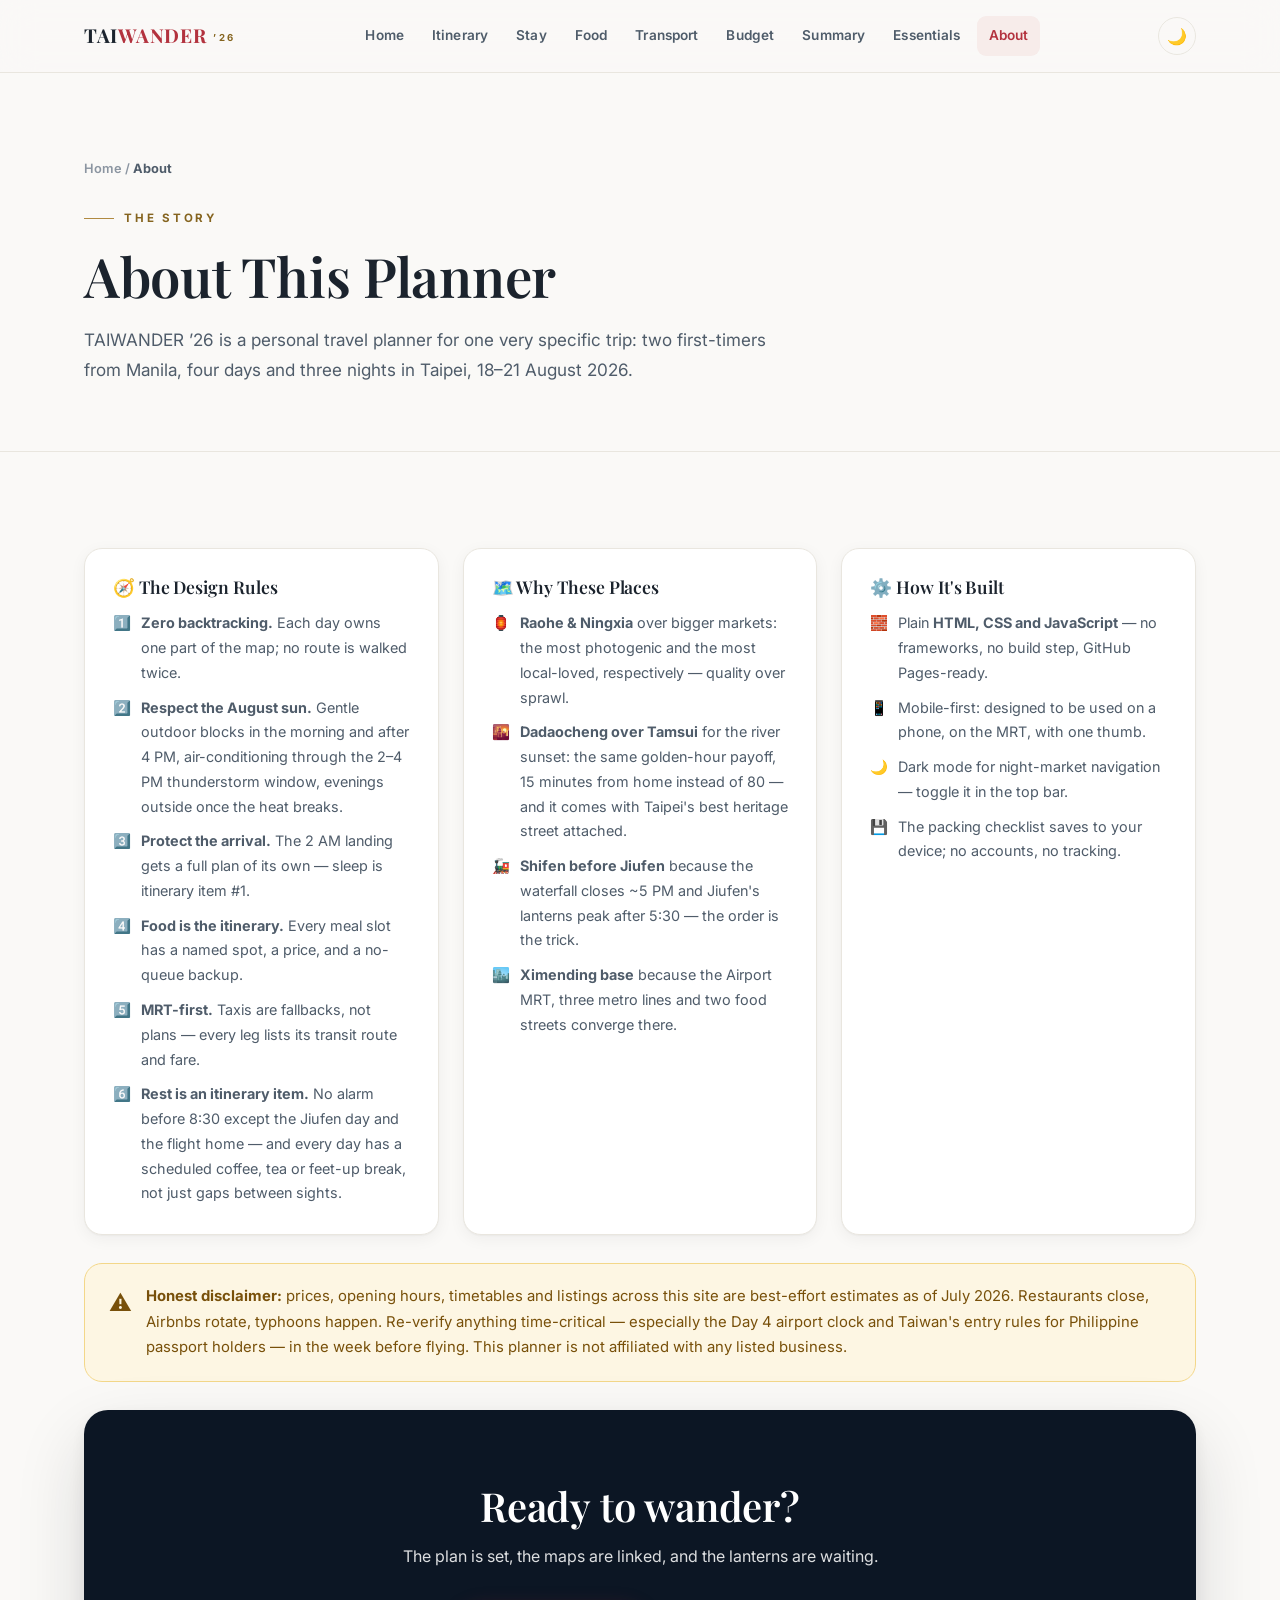
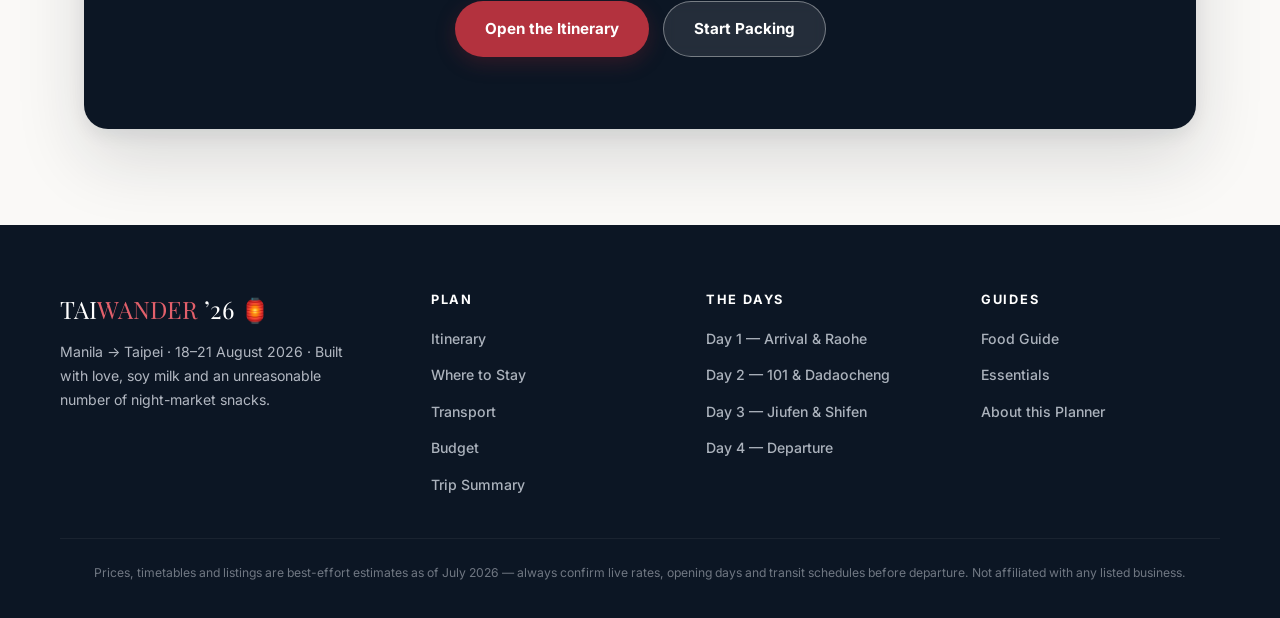
==== commit 852be035: "Rework itinerary for a slower, rest-first pace - Day 1 becomes a Ximending deep-dive: whole afternoo" ====
--- a/about.html
+++ b/about.html
@@ -53,17 +53,18 @@
         <h3>🧭 The Design Rules</h3>
         <ul>
           <li><span>1️⃣</span><span><strong>Zero backtracking.</strong> Each day owns one part of the map; no route is walked twice.</span></li>
-          <li><span>2️⃣</span><span><strong>Respect the August sun.</strong> Outdoor sights before noon, air-conditioning through the 2–4 PM thunderstorm window, night markets after dark.</span></li>
+          <li><span>2️⃣</span><span><strong>Respect the August sun.</strong> Gentle outdoor blocks in the morning and after 4 PM, air-conditioning through the 2–4 PM thunderstorm window, evenings outside once the heat breaks.</span></li>
           <li><span>3️⃣</span><span><strong>Protect the arrival.</strong> The 2 AM landing gets a full plan of its own — sleep is itinerary item #1.</span></li>
           <li><span>4️⃣</span><span><strong>Food is the itinerary.</strong> Every meal slot has a named spot, a price, and a no-queue backup.</span></li>
           <li><span>5️⃣</span><span><strong>MRT-first.</strong> Taxis are fallbacks, not plans — every leg lists its transit route and fare.</span></li>
+          <li><span>6️⃣</span><span><strong>Rest is an itinerary item.</strong> No alarm before 8:30 except the Jiufen day and the flight home — and every day has a scheduled coffee, tea or feet-up break, not just gaps between sights.</span></li>
         </ul>
       </div>
       <div class="info-card reveal">
         <h3>🗺️ Why These Places</h3>
         <ul>
           <li><span>🏮</span><span><strong>Raohe & Ningxia</strong> over bigger markets: the most photogenic and the most local-loved, respectively — quality over sprawl.</span></li>
-          <li><span>⛰️</span><span><strong>Elephant Mountain</strong> because the best view of Taipei 101 is free and 25 minutes up.</span></li>
+          <li><span>🌇</span><span><strong>Dadaocheng over Tamsui</strong> for the river sunset: the same golden-hour payoff, 15 minutes from home instead of 80 — and it comes with Taipei's best heritage street attached.</span></li>
           <li><span>🚂</span><span><strong>Shifen before Jiufen</strong> because the waterfall closes ~5 PM and Jiufen's lanterns peak after 5:30 — the order is the trick.</span></li>
           <li><span>🏙️</span><span><strong>Ximending base</strong> because the Airport MRT, three metro lines and two food streets converge there.</span></li>
         </ul>
@@ -109,7 +110,7 @@
     </ul></div>
     <div class="foot-col"><h4>The Days</h4><ul>
       <li><a href="day1.html">Day 1 — Arrival & Raohe</a></li>
-      <li><a href="day2.html">Day 2 — The Classics</a></li>
+      <li><a href="day2.html">Day 2 — 101 & Dadaocheng</a></li>
       <li><a href="day3.html">Day 3 — Jiufen & Shifen</a></li>
       <li><a href="day4.html">Day 4 — Departure</a></li>
     </ul></div>
--- a/css/style.css
+++ b/css/style.css
@@ -1,28 +1,29 @@
 /* ==============================================================
    TAIWANDER '26 — Design System
-   Warm white · Deep navy · Taipei red · Golden accent
+   Quiet editorial: paper white · ink navy · crimson · brass
+   Photography-first, generous whitespace, soft diffuse shadows
    Shared across all pages
    ============================================================== */
 
 :root {
-  /* Palette */
-  --bg: #faf7f1;
+  /* Palette — quiet editorial: paper, ink, one crimson accent, brass */
+  --bg: #faf9f7;
   --surface: #ffffff;
-  --surface-2: #f4efe6;
-  --navy: #101f33;
-  --navy-deep: #0a1524;
-  --navy-soft: #e8eef7;
-  --ink: #1c2733;
-  --ink-soft: #4e5d6e;
-  --ink-faint: #8494a5;
-  --red: #cf3341;
-  --red-deep: #a92531;
-  --red-soft: #fbe9e8;
-  --gold: #c9962e;
-  --gold-deep: #96690e;
-  --gold-soft: #f9efd9;
-  --line: #eae3d6;
-  --glass: rgba(250, 247, 241, 0.82);
+  --surface-2: #f2f0eb;
+  --navy: #16263c;
+  --navy-deep: #0c1624;
+  --navy-soft: #e9eef5;
+  --ink: #1b232d;
+  --ink-soft: #4f5c6a;
+  --ink-faint: #8b95a1;
+  --red: #b3323e;
+  --red-deep: #8f242e;
+  --red-soft: #f7ecea;
+  --gold: #b08a41;
+  --gold-deep: #85641f;
+  --gold-soft: #f5efe1;
+  --line: #e9e6df;
+  --glass: rgba(250, 249, 247, 0.86);
   --tip-green-bg: #ecfdf5;  --tip-green-bd: #a7f3d0;  --tip-green-ink: #065f46;
   --tip-amber-bg: #fdf6e3;  --tip-amber-bd: #f3d789;  --tip-amber-ink: #78500a;
   --tip-blue-bg:  #eff6ff;  --tip-blue-bd:  #bfdbfe;  --tip-blue-ink:  #1e40af;
@@ -35,12 +36,12 @@
   --c1: #2a78d6; --c2: #1baf7a; --c3: #eda100;
   --c4: #008300; --c5: #4a3aa7; --c6: #e34948;
 
-  /* Effects */
-  --shadow-sm: 0 2px 10px rgba(16, 31, 51, 0.06);
-  --shadow-md: 0 10px 34px rgba(16, 31, 51, 0.10);
-  --shadow-lg: 0 24px 60px rgba(16, 31, 51, 0.16);
-  --radius: 20px;
-  --radius-sm: 13px;
+  /* Effects — soft, diffuse, never loud */
+  --shadow-sm: 0 1px 2px rgba(20, 26, 33, 0.04), 0 4px 16px rgba(20, 26, 33, 0.05);
+  --shadow-md: 0 2px 6px rgba(20, 26, 33, 0.05), 0 14px 40px rgba(20, 26, 33, 0.09);
+  --shadow-lg: 0 6px 18px rgba(20, 26, 33, 0.07), 0 30px 70px rgba(20, 26, 33, 0.14);
+  --radius: 18px;
+  --radius-sm: 12px;
   --font-display: "Playfair Display", Georgia, serif;
   --font-body: "Inter", "Segoe UI", -apple-system, sans-serif;
   --maxw: 1160px;
@@ -85,12 +86,17 @@
 
 html { scroll-behavior: smooth; }
 
+::selection { background: var(--red); color: #fff; }
+:focus-visible { outline: 2px solid var(--gold); outline-offset: 2px; }
+
 body {
   font-family: var(--font-body);
   color: var(--ink);
   background: var(--bg);
-  line-height: 1.65;
+  line-height: 1.72;
+  font-size: 1rem;
   -webkit-font-smoothing: antialiased;
+  text-rendering: optimizeLegibility;
   transition: background 0.35s ease, color 0.35s ease;
 }
 
@@ -101,16 +107,17 @@
 .container { max-width: var(--maxw); margin: 0 auto; padding: 0 24px; }
 
 /* ---------- Typography ---------- */
-h1, h2, h3 { font-family: var(--font-display); font-weight: 700; line-height: 1.2; color: var(--ink); }
-h2.section-title { font-size: clamp(1.8rem, 4vw, 2.5rem); margin-bottom: 8px; }
+h1, h2, h3 { font-family: var(--font-display); font-weight: 600; line-height: 1.18; color: var(--ink); letter-spacing: -0.005em; }
+h2.section-title { font-size: clamp(1.9rem, 3.6vw, 2.75rem); margin-bottom: 12px; }
 .section-kicker {
-  display: inline-flex; align-items: center; gap: 8px;
-  font-size: 0.78rem; font-weight: 700; letter-spacing: 0.18em;
-  text-transform: uppercase; color: var(--red); margin-bottom: 14px;
-}
-.section-kicker::before { content: ""; width: 34px; height: 2px; background: var(--gold); border-radius: 2px; }
-.section-sub { color: var(--ink-soft); max-width: 700px; font-size: 1.04rem; margin-bottom: 42px; }
-section { padding: 72px 0; }
+  display: inline-flex; align-items: center; gap: 10px;
+  font-size: 0.72rem; font-weight: 700; letter-spacing: 0.24em;
+  text-transform: uppercase; color: var(--gold-deep); margin-bottom: 16px;
+}
+.section-kicker::before { content: ""; width: 30px; height: 1px; background: var(--gold); }
+.section-sub { color: var(--ink-soft); max-width: 660px; font-size: 1.07rem; line-height: 1.75; margin-bottom: 52px; }
+.sub-title { font-size: 1.5rem; margin-bottom: 4px; }
+section { padding: 96px 0; }
 section.alt { background: var(--surface); transition: background 0.35s ease; }
 [data-theme="dark"] section.alt { background: rgba(255,255,255,0.025); }
 
@@ -125,23 +132,22 @@
 .nav.scrolled { box-shadow: var(--shadow-sm); }
 .nav-inner {
   max-width: var(--maxw); margin: 0 auto; padding: 0 24px;
-  display: flex; align-items: center; justify-content: space-between; height: 68px; gap: 12px;
+  display: flex; align-items: center; justify-content: space-between; height: 72px; gap: 12px;
 }
 .nav-logo {
-  font-family: var(--font-display); font-weight: 800; font-size: 1.18rem;
-  color: var(--ink); text-decoration: none; letter-spacing: 0.02em; white-space: nowrap;
+  font-family: var(--font-display); font-weight: 700; font-size: 1.2rem;
+  color: var(--ink); text-decoration: none; letter-spacing: 0.03em; white-space: nowrap;
 }
 .nav-logo span { color: var(--red); }
-.nav-logo small { font-family: var(--font-body); font-weight: 700; font-size: 0.62rem; color: var(--gold-deep); letter-spacing: 0.24em; margin-left: 7px; vertical-align: 2px; }
-.nav-links { display: flex; gap: 2px; list-style: none; align-items: center; }
+.nav-logo small { font-family: var(--font-body); font-weight: 700; font-size: 0.6rem; color: var(--gold-deep); letter-spacing: 0.26em; margin-left: 7px; vertical-align: 2px; }
+.nav-links { display: flex; gap: 4px; list-style: none; align-items: center; }
 .nav-links a {
-  display: block; padding: 8px 13px; border-radius: 99px;
-  color: var(--ink-soft); text-decoration: none; font-size: 0.86rem; font-weight: 600;
-  transition: color 0.25s ease, background 0.25s ease;
-}
-.nav-links a:hover { color: var(--red); background: var(--red-soft); }
-.nav-links a.active { color: #fff; background: var(--red); }
-[data-theme="dark"] .nav-links a.active { color: #14060a; }
+  display: block; padding: 8px 12px; border-radius: 9px;
+  color: var(--ink-soft); text-decoration: none; font-size: 0.85rem; font-weight: 600;
+  letter-spacing: 0.01em; transition: color 0.25s ease, background 0.25s ease;
+}
+.nav-links a:hover { color: var(--ink); background: var(--surface-2); }
+.nav-links a.active { color: var(--red); background: var(--red-soft); }
 .nav-actions { display: flex; align-items: center; gap: 6px; }
 .theme-toggle {
   background: none; border: 1.5px solid var(--line); cursor: pointer;
@@ -161,44 +167,32 @@
 .crumb a:hover { color: var(--red); }
 .crumb b { color: var(--ink-soft); font-weight: 700; }
 
-/* ---------- Home hero ---------- */
+/* ---------- Home hero — full-bleed photograph, editorial type ---------- */
 .hero {
   min-height: 100vh; min-height: 100svh; display: flex; align-items: center; justify-content: center;
   text-align: center; position: relative; overflow: hidden; padding: 130px 24px 90px;
-  background:
-    radial-gradient(1100px 520px at 88% -10%, rgba(207, 51, 65, 0.35), transparent 60%),
-    radial-gradient(900px 620px at 2% 112%, rgba(201, 150, 46, 0.30), transparent 60%),
-    linear-gradient(165deg, #0a1524 0%, #14263e 48%, #341a25 100%);
+  background: #0c1420;
   color: #fff;
 }
-.hero-img { position: absolute; inset: 0; width: 100%; height: 100%; object-fit: cover; opacity: 0.34; }
+.hero-img { position: absolute; inset: 0; width: 100%; height: 100%; object-fit: cover; }
 .hero::after {
   content: ""; position: absolute; inset: 0;
-  background: linear-gradient(180deg, rgba(8, 15, 27, 0.42) 0%, rgba(8, 15, 27, 0.72) 100%);
-}
-.hero-orb {
-  position: absolute; border-radius: 50%; filter: blur(70px); opacity: 0.5; z-index: 1;
-  animation: drift 14s ease-in-out infinite alternate;
-}
-.hero-orb.o1 { width: 380px; height: 380px; background: rgba(207, 51, 65, 0.5); top: -90px; right: -60px; }
-.hero-orb.o2 { width: 320px; height: 320px; background: rgba(201, 150, 46, 0.42); bottom: -80px; left: -40px; animation-delay: -6s; }
-@keyframes drift { from { transform: translate(0, 0) scale(1); } to { transform: translate(-40px, 34px) scale(1.14); } }
-.hero-content { position: relative; z-index: 2; max-width: 860px; animation: rise 1s ease both; }
+  background: linear-gradient(180deg, rgba(9, 13, 20, 0.46) 0%, rgba(9, 13, 20, 0.38) 45%, rgba(9, 13, 20, 0.74) 100%);
+}
+.hero-content { position: relative; z-index: 2; max-width: 900px; animation: rise 1s ease both; }
 .hero-eyebrow {
-  display: inline-block; padding: 8px 20px; border-radius: 99px;
-  border: 1px solid rgba(255, 255, 255, 0.32); background: rgba(255, 255, 255, 0.10);
-  backdrop-filter: blur(6px); font-size: 0.8rem; font-weight: 600;
-  letter-spacing: 0.22em; text-transform: uppercase; margin-bottom: 26px; color: #f5d9a0;
-}
-.hero h1 { font-size: clamp(2.7rem, 7.5vw, 5rem); margin-bottom: 18px; color: #fff; text-shadow: 0 4px 30px rgba(0,0,0,0.4); }
-.hero h1 em { font-style: italic; color: #f0b8ae; }
-.hero-tagline { font-size: clamp(1rem, 2vw, 1.22rem); color: rgba(255,255,255,0.88); max-width: 640px; margin: 0 auto 30px; }
-.hero-badges { display: flex; gap: 12px; justify-content: center; flex-wrap: wrap; margin-bottom: 34px; }
-.hero-badge {
-  padding: 10px 18px; border-radius: 14px; background: rgba(255,255,255,0.12);
-  backdrop-filter: blur(8px); border: 1px solid rgba(255,255,255,0.20);
-  font-size: 0.88rem; font-weight: 600; color: #fff;
-}
+  display: inline-flex; align-items: center; gap: 16px;
+  font-size: 0.74rem; font-weight: 600;
+  letter-spacing: 0.32em; text-transform: uppercase; margin-bottom: 30px; color: rgba(255,255,255,0.85);
+}
+.hero-eyebrow::before, .hero-eyebrow::after { content: ""; width: 40px; height: 1px; background: rgba(255,255,255,0.45); }
+.hero h1 { font-size: clamp(2.9rem, 8vw, 5.6rem); line-height: 1.06; margin-bottom: 22px; color: #fff; font-weight: 600; text-shadow: 0 4px 40px rgba(0,0,0,0.45); }
+.hero h1 em { font-style: italic; color: #ecc98f; }
+.hero-tagline { font-size: clamp(1.02rem, 2vw, 1.2rem); line-height: 1.75; color: rgba(255,255,255,0.86); max-width: 620px; margin: 0 auto 34px; }
+.hero-badges { display: flex; gap: 10px 30px; justify-content: center; flex-wrap: wrap; margin-bottom: 38px; }
+.hero-badge { font-size: 0.9rem; font-weight: 600; color: rgba(255,255,255,0.88); letter-spacing: 0.01em; }
+.hero-badge + .hero-badge { position: relative; }
+.hero-badge + .hero-badge::before { content: "·"; position: absolute; left: -19px; color: rgba(255,255,255,0.45); }
 .hero-cta { display: flex; gap: 14px; justify-content: center; flex-wrap: wrap; }
 .btn {
   display: inline-flex; align-items: center; gap: 8px;
@@ -206,13 +200,13 @@
   text-decoration: none; transition: all 0.28s ease; border: none; cursor: pointer;
   font-family: var(--font-body);
 }
-.btn-red { background: var(--red); color: #fff; box-shadow: 0 8px 24px rgba(207,51,65,0.40); }
-.btn-red:hover { background: var(--red-deep); transform: translateY(-2px); box-shadow: 0 12px 30px rgba(207,51,65,0.5); }
+.btn-red { background: var(--red); color: #fff; box-shadow: 0 6px 20px rgba(143, 36, 46, 0.28); }
+.btn-red:hover { background: var(--red-deep); transform: translateY(-1px); box-shadow: 0 10px 26px rgba(143, 36, 46, 0.34); }
 [data-theme="dark"] .btn-red { color: #14060a; }
-.btn-ghost { background: rgba(255,255,255,0.12); color: #fff; border: 1px solid rgba(255,255,255,0.4); backdrop-filter: blur(6px); }
-.btn-ghost:hover { background: rgba(255,255,255,0.24); transform: translateY(-2px); }
-.btn-outline { background: transparent; color: var(--red); border: 2px solid var(--red); }
-.btn-outline:hover { background: var(--red-soft); transform: translateY(-2px); }
+.btn-ghost { background: rgba(255,255,255,0.10); color: #fff; border: 1px solid rgba(255,255,255,0.38); backdrop-filter: blur(6px); }
+.btn-ghost:hover { background: rgba(255,255,255,0.2); transform: translateY(-1px); }
+.btn-outline { background: transparent; color: var(--red); border: 1.5px solid var(--red); }
+.btn-outline:hover { background: var(--red-soft); transform: translateY(-1px); }
 .hero-scroll {
   position: absolute; bottom: 26px; left: 50%; transform: translateX(-50%);
   color: rgba(255,255,255,0.75); font-size: 1.4rem; z-index: 2;
@@ -221,45 +215,44 @@
 @keyframes bob { 0%,100% { transform: translate(-50%, 0); } 50% { transform: translate(-50%, 10px); } }
 @keyframes rise { from { opacity: 0; transform: translateY(28px); } to { opacity: 1; transform: translateY(0); } }
 
-/* ---------- Countdown ---------- */
-.countdown { display: flex; gap: 14px; justify-content: center; flex-wrap: wrap; margin-bottom: 36px; }
+/* ---------- Countdown — quiet coda beneath the CTAs ---------- */
+.countdown { display: flex; gap: 12px; justify-content: center; flex-wrap: wrap; margin-top: 46px; }
 .cd-cell {
-  min-width: 86px; padding: 14px 12px 12px; border-radius: 16px;
-  background: rgba(255,255,255,0.10); border: 1px solid rgba(255,255,255,0.22);
-  backdrop-filter: blur(8px);
-}
-.cd-cell .n { font-weight: 800; font-size: 1.9rem; line-height: 1.1; color: #fff; font-variant-numeric: tabular-nums; }
-.cd-cell .l { font-size: 0.68rem; font-weight: 700; letter-spacing: 0.18em; text-transform: uppercase; color: rgba(255,255,255,0.72); }
+  min-width: 74px; padding: 12px 10px 10px; border-radius: 12px;
+  background: rgba(12,16,24,0.32); border: 1px solid rgba(255,255,255,0.16);
+  backdrop-filter: blur(10px); -webkit-backdrop-filter: blur(10px);
+}
+.cd-cell .n { font-weight: 700; font-size: 1.5rem; line-height: 1.1; color: #fff; font-variant-numeric: tabular-nums; }
+.cd-cell .l { font-size: 0.58rem; font-weight: 700; letter-spacing: 0.22em; text-transform: uppercase; color: rgba(255,255,255,0.66); }
 
 /* ---------- Sub-page hero ---------- */
 .page-hero {
-  padding: 138px 0 58px; position: relative; overflow: hidden;
-  background:
-    radial-gradient(900px 380px at 92% -20%, rgba(207, 51, 65, 0.14), transparent 60%),
-    radial-gradient(700px 360px at -5% 120%, rgba(201, 150, 46, 0.14), transparent 60%),
-    var(--bg);
+  padding: 158px 0 66px; position: relative; overflow: hidden;
+  background: var(--bg);
   border-bottom: 1px solid var(--line);
 }
-.page-hero h1 { font-size: clamp(2rem, 5vw, 3.1rem); margin-bottom: 12px; }
-.page-hero .lede { color: var(--ink-soft); max-width: 720px; font-size: 1.06rem; }
+.page-hero h1 { font-size: clamp(2.2rem, 5vw, 3.4rem); margin-bottom: 16px; }
+.page-hero .lede { color: var(--ink-soft); max-width: 700px; font-size: 1.07rem; line-height: 1.75; }
 .page-hero.tinted { color: #fff; border-bottom: none; }
-.page-hero.tinted h1 { color: #fff; }
-.page-hero.tinted .lede { color: rgba(255,255,255,0.88); }
+.page-hero.tinted h1 { color: #fff; text-shadow: 0 2px 26px rgba(0,0,0,0.4); }
+.page-hero.tinted .lede { color: rgba(255,255,255,0.9); }
 .page-hero.tinted .crumb, .page-hero.tinted .crumb a, .page-hero.tinted .crumb b { color: rgba(255,255,255,0.72); }
-.page-hero.tinted .section-kicker { color: #f5d9a0; }
-.page-hero.tinted .section-kicker::before { background: #f5d9a0; }
-
-/* Day-page tinted heroes */
-.page-hero.d1 { background: radial-gradient(900px 420px at 90% -30%, rgba(255,255,255,0.14), transparent 55%), linear-gradient(130deg, #0f4c46 0%, #14847a 65%, #1fb5a4 130%); }
-.page-hero.d2 { background: radial-gradient(900px 420px at 90% -30%, rgba(255,255,255,0.14), transparent 55%), linear-gradient(130deg, #7c2d12 0%, #c2410c 65%, #f59e4b 130%); }
-.page-hero.d3 { background: radial-gradient(900px 420px at 90% -30%, rgba(255,255,255,0.14), transparent 55%), linear-gradient(130deg, #421d84 0%, #6d33d6 65%, #a78bfa 140%); }
-.page-hero.d4 { background: radial-gradient(900px 420px at 90% -30%, rgba(255,255,255,0.14), transparent 55%), linear-gradient(130deg, #133b52 0%, #0e7490 65%, #38c7dd 140%); }
-.day-tags { display: flex; gap: 10px; flex-wrap: wrap; margin-top: 20px; }
+.page-hero.tinted .section-kicker { color: #ecc98f; }
+.page-hero.tinted .section-kicker::before { background: #ecc98f; }
+
+/* Day-page photo heroes — each day opens on its signature view */
+.page-hero.tinted { padding: 190px 0 72px; background-color: var(--navy-deep); background-size: cover; background-position: center; }
+.page-hero.d1 { background-image: linear-gradient(180deg, rgba(10,14,20,0.5) 0%, rgba(10,14,20,0.68) 100%), url("https://commons.wikimedia.org/wiki/Special:FilePath/East%20Entrance%20of%20Raohe%20Street%20Night%20Market%2020060118%20night.jpg?width=1600"); }
+.page-hero.d2 { background-image: linear-gradient(180deg, rgba(10,14,20,0.42) 0%, rgba(10,14,20,0.66) 100%), url("https://commons.wikimedia.org/wiki/Special:FilePath/Taipei%20101%20viewed%20from%20Elephant%20Mountain.jpg?width=1600"); }
+.page-hero.d3 { background-image: linear-gradient(180deg, rgba(10,14,20,0.44) 0%, rgba(10,14,20,0.68) 100%), url("https://commons.wikimedia.org/wiki/Special:FilePath/Jiufen%2004.jpg?width=1600"); }
+.page-hero.d4 { background-image: linear-gradient(180deg, rgba(10,14,20,0.5) 0%, rgba(10,14,20,0.7) 100%), url("https://commons.wikimedia.org/wiki/Special:FilePath/TRA%20Taipei%20Station%20and%20Zhongxiao%20West%20Road%20at%20night%2020210115.jpg?width=1600"); }
+.day-tags { display: flex; gap: 10px; flex-wrap: wrap; margin-top: 22px; }
 .day-tags span {
-  padding: 6px 14px; border-radius: 99px; background: rgba(255,255,255,0.16);
-  border: 1px solid rgba(255,255,255,0.3); font-size: 0.8rem; font-weight: 600; color: #fff;
-}
-.day-num { font-size: 0.8rem; font-weight: 800; letter-spacing: 0.22em; text-transform: uppercase; opacity: 0.9; margin-bottom: 10px; }
+  padding: 6px 15px; border-radius: 99px; background: rgba(12,16,24,0.35);
+  backdrop-filter: blur(8px); -webkit-backdrop-filter: blur(8px);
+  border: 1px solid rgba(255,255,255,0.28); font-size: 0.79rem; font-weight: 600; color: #fff;
+}
+.day-num { font-size: 0.74rem; font-weight: 700; letter-spacing: 0.28em; text-transform: uppercase; opacity: 0.92; margin-bottom: 12px; }
 
 /* Day at-a-glance strip */
 .glance { display: grid; grid-template-columns: repeat(auto-fit, minmax(160px, 1fr)); gap: 14px; margin: -30px 0 30px; position: relative; z-index: 5; }
@@ -270,23 +263,36 @@
 .glance-cell .k { font-size: 0.68rem; font-weight: 800; letter-spacing: 0.12em; text-transform: uppercase; color: var(--ink-faint); }
 .glance-cell .v { font-weight: 700; font-size: 0.95rem; margin-top: 2px; }
 
+/* Morning / afternoon / evening flow strip — the day in one glance */
+.flow { display: grid; grid-template-columns: repeat(auto-fit, minmax(230px, 1fr)); gap: 14px; margin: 0 0 10px; }
+.flow-cell {
+  background: var(--surface); border: 1px solid var(--line); border-radius: var(--radius-sm);
+  padding: 16px 18px; box-shadow: var(--shadow-sm);
+}
+.flow-cell .fk { font-size: 0.68rem; font-weight: 800; letter-spacing: 0.14em; text-transform: uppercase; color: var(--gold-deep); display: flex; align-items: center; gap: 7px; }
+.flow-cell .fv { margin-top: 7px; font-weight: 600; font-size: 0.92rem; line-height: 1.55; color: var(--ink-soft); }
+.flow-cell .fv b { color: var(--ink); }
+
 /* Prev / next day pager */
 .day-pager { display: grid; grid-template-columns: 1fr 1fr; gap: 16px; margin-top: 52px; }
 .day-pager a {
   display: block; background: var(--surface); border: 1.5px solid var(--line); border-radius: var(--radius);
   padding: 20px 24px; text-decoration: none; transition: all 0.28s ease; box-shadow: var(--shadow-sm);
 }
-.day-pager a:hover { border-color: var(--red); transform: translateY(-3px); box-shadow: var(--shadow-md); }
+.day-pager a:hover { border-color: var(--gold); transform: translateY(-2px); box-shadow: var(--shadow-md); }
 .day-pager .dir { font-size: 0.7rem; font-weight: 800; letter-spacing: 0.14em; text-transform: uppercase; color: var(--ink-faint); }
 .day-pager .ttl { font-family: var(--font-display); font-weight: 700; font-size: 1.05rem; color: var(--ink); margin-top: 4px; }
 .day-pager a.next { text-align: right; }
 
-/* ---------- Reveal on scroll ---------- */
-.reveal { opacity: 0; transform: translateY(28px); transition: opacity 0.7s ease, transform 0.7s ease; }
-.reveal.visible { opacity: 1; transform: translateY(0); }
+/* ---------- Reveal on scroll ----------
+   Hidden state is gated on html.js-reveal (set by main.js only when the
+   IntersectionObserver is active), so content is never lost if JS fails. */
+.reveal { transition: opacity 0.7s ease, transform 0.7s ease; }
+html.js-reveal .reveal { opacity: 0; transform: translateY(22px); }
+html.js-reveal .reveal.visible { opacity: 1; transform: translateY(0); }
 @media (prefers-reduced-motion: reduce) {
-  .reveal { opacity: 1; transform: none; transition: none; }
-  .hero-orb, .hero-scroll { animation: none; }
+  html.js-reveal .reveal { opacity: 1; transform: none; transition: none; }
+  .hero-scroll { animation: none; }
 }
 
 /* ---------- Flight cards ---------- */
@@ -296,7 +302,7 @@
   box-shadow: var(--shadow-md); position: relative; overflow: hidden;
   transition: transform 0.3s ease, box-shadow 0.3s ease; border: 1px solid var(--line);
 }
-.flight-card:hover { transform: translateY(-5px); box-shadow: var(--shadow-lg); }
+.flight-card:hover { transform: translateY(-3px); box-shadow: var(--shadow-md); }
 .flight-card::before {
   content: ""; position: absolute; top: 0; left: 0; right: 0; height: 5px;
   background: linear-gradient(90deg, var(--navy) 0%, var(--red) 55%, var(--gold) 100%);
@@ -320,21 +326,17 @@
 /* ---------- Chips ---------- */
 .chips { display: flex; flex-wrap: wrap; gap: 10px; }
 .chip {
-  padding: 9px 18px; border-radius: 99px; background: var(--surface);
-  border: 1.5px solid var(--line); font-size: 0.88rem; font-weight: 600; color: var(--ink-soft);
+  padding: 8px 16px; border-radius: 99px; background: var(--surface);
+  border: 1px solid var(--line); font-size: 0.84rem; font-weight: 600; color: var(--ink-soft);
   transition: all 0.25s ease; cursor: default;
 }
-.chip:hover { border-color: var(--red); color: var(--red); background: var(--red-soft); transform: translateY(-2px); }
-
-/* ---------- Stat strip ---------- */
-.stat-strip { display: grid; grid-template-columns: repeat(4, 1fr); gap: 18px; margin-top: 44px; }
-.stat {
-  background: var(--surface); border-radius: var(--radius); padding: 24px 20px; text-align: center;
-  box-shadow: var(--shadow-sm); transition: transform 0.3s ease; border: 1px solid var(--line);
-}
-.stat:hover { transform: translateY(-4px); }
-.stat .num { font-family: var(--font-display); font-size: 2rem; font-weight: 800; color: var(--red); }
-.stat .lbl { font-size: 0.78rem; color: var(--ink-faint); font-weight: 600; text-transform: uppercase; letter-spacing: 0.08em; }
+.chip:hover { border-color: var(--gold); color: var(--ink); }
+
+/* ---------- Stat strip — bare editorial numbers, hairline rules ---------- */
+.stat-strip { display: grid; grid-template-columns: repeat(4, 1fr); gap: 28px; margin-top: 56px; }
+.stat { padding: 20px 0 0; text-align: left; border-top: 1px solid var(--ink); }
+.stat .num { font-family: var(--font-display); font-size: 2.6rem; font-weight: 600; color: var(--ink); line-height: 1.1; }
+.stat .lbl { font-size: 0.76rem; color: var(--ink-faint); font-weight: 600; text-transform: uppercase; letter-spacing: 0.1em; margin-top: 6px; }
 
 /* ---------- Cards ---------- */
 .card-grid { display: grid; grid-template-columns: repeat(auto-fill, minmax(320px, 1fr)); gap: 26px; }
@@ -343,24 +345,23 @@
   box-shadow: var(--shadow-sm); transition: transform 0.32s ease, box-shadow 0.32s ease;
   display: flex; flex-direction: column; border: 1px solid var(--line);
 }
-.card:hover { transform: translateY(-7px); box-shadow: var(--shadow-lg); }
+.card:hover { transform: translateY(-4px); box-shadow: var(--shadow-md); }
 .card-banner {
-  height: 132px; display: flex; align-items: center; justify-content: center;
-  font-size: 3.2rem; position: relative;
+  height: 128px; display: flex; align-items: center; justify-content: center;
+  font-size: 2.7rem; position: relative;
 }
 .card-banner::after {
   content: ""; position: absolute; inset: 0;
-  background:
-    radial-gradient(240px 130px at 85% -20%, rgba(255,255,255,0.28), transparent 60%),
-    radial-gradient(200px 120px at 0% 120%, rgba(0,0,0,0.14), transparent 60%);
+  background: radial-gradient(320px 160px at 50% 130%, rgba(255,255,255,0.10), transparent 70%);
 }
 .card-banner > * { position: relative; z-index: 1; }
-.card-banner.g-teal { background: linear-gradient(135deg, #0f766e, #14b8a6); }
-.card-banner.g-red { background: linear-gradient(135deg, #a92531, #e0654f); }
-.card-banner.g-gold { background: linear-gradient(135deg, #96690e, #e2b53e); }
-.card-banner.g-plum { background: linear-gradient(135deg, #5b21b6, #a78bfa); }
-.card-banner.g-navy { background: linear-gradient(135deg, #16304f, #3b82f6); }
-.card-banner.g-rose { background: linear-gradient(135deg, #be185d, #fb7185); }
+/* Muted, editorial category tones — deep and quiet, never neon */
+.card-banner.g-teal { background: linear-gradient(150deg, #1d3f3b, #2c5a53); }
+.card-banner.g-red { background: linear-gradient(150deg, #5e222a, #83333c); }
+.card-banner.g-gold { background: linear-gradient(150deg, #5c4517, #82652c); }
+.card-banner.g-plum { background: linear-gradient(150deg, #3a2a52, #55407a); }
+.card-banner.g-navy { background: linear-gradient(150deg, #182c44, #2a4666); }
+.card-banner.g-rose { background: linear-gradient(150deg, #521f33, #77324c); }
 .card-body { padding: 24px; flex: 1; display: flex; flex-direction: column; gap: 10px; }
 .card-body h3 { font-size: 1.24rem; }
 .card-body .muted { color: var(--ink-soft); font-size: 0.92rem; }
@@ -375,7 +376,7 @@
 
 /* ---------- Stay cards ---------- */
 .stay-card { position: relative; }
-.stay-card.best { border: 2.5px solid var(--gold); box-shadow: 0 12px 40px rgba(201,150,46,0.25); }
+.stay-card.best { border: 1.5px solid var(--gold); box-shadow: 0 10px 36px rgba(176, 138, 65, 0.18); }
 .best-ribbon {
   position: absolute; top: 14px; right: 14px; z-index: 3;
   background: linear-gradient(135deg, var(--gold), #f0cd6e); color: #4a3403;
@@ -400,32 +401,34 @@
 .card-link a:hover { border-color: var(--red); }
 
 /* ---------- Timeline ---------- */
-.timeline { position: relative; padding-left: 34px; }
+.timeline { position: relative; padding-left: 36px; }
 .timeline::before {
-  content: ""; position: absolute; left: 10px; top: 6px; bottom: 6px; width: 3px;
-  background: linear-gradient(180deg, var(--red), var(--gold)); border-radius: 3px; opacity: 0.35;
-}
-.tl-item { position: relative; padding-bottom: 34px; }
+  content: ""; position: absolute; left: 10px; top: 6px; bottom: 6px; width: 1.5px;
+  background: var(--line);
+}
+.tl-item { position: relative; padding-bottom: 40px; }
 .tl-item:last-child { padding-bottom: 0; }
 .tl-item::before {
-  content: ""; position: absolute; left: -31px; top: 8px; width: 15px; height: 15px;
-  border-radius: 50%; background: var(--surface); border: 4px solid var(--red);
-  box-shadow: 0 0 0 4px rgba(207,51,65,0.14); transition: all 0.3s ease;
-}
-.tl-item:hover::before { border-color: var(--gold); box-shadow: 0 0 0 6px rgba(201,150,46,0.20); }
+  content: ""; position: absolute; left: -31px; top: 9px; width: 11px; height: 11px;
+  border-radius: 50%; background: var(--surface); border: 3px solid var(--red);
+  box-shadow: 0 0 0 5px var(--bg); transition: all 0.3s ease;
+}
+.tl-item:hover::before { border-color: var(--gold); }
 .tl-time {
-  display: inline-block; background: var(--navy); color: #fff; font-weight: 700;
-  font-size: 0.78rem; padding: 4px 13px; border-radius: 99px; margin-bottom: 10px; letter-spacing: 0.04em;
-}
-[data-theme="dark"] .tl-time { background: var(--gold); color: #201503; }
+  display: inline-block; background: var(--surface); color: var(--ink); font-weight: 700;
+  font-size: 0.78rem; padding: 5px 14px; border-radius: 99px; margin-bottom: 12px;
+  letter-spacing: 0.05em; border: 1px solid var(--line); box-shadow: var(--shadow-sm);
+  font-variant-numeric: tabular-nums;
+}
+[data-theme="dark"] .tl-time { background: var(--surface-2); color: var(--ink); }
 .tl-card {
-  background: var(--surface); border-radius: var(--radius); padding: 22px 26px;
-  box-shadow: var(--shadow-sm); transition: transform 0.3s ease, box-shadow 0.3s ease;
+  background: var(--surface); border-radius: var(--radius); padding: 26px 30px;
+  box-shadow: var(--shadow-sm); transition: box-shadow 0.3s ease;
   border: 1px solid var(--line);
 }
-.tl-card:hover { transform: translateX(6px); box-shadow: var(--shadow-md); }
-.tl-card h4 { font-family: var(--font-display); font-size: 1.18rem; margin-bottom: 6px; display: flex; align-items: center; gap: 10px; flex-wrap: wrap; }
-.tl-card p { color: var(--ink-soft); font-size: 0.93rem; }
+.tl-card:hover { box-shadow: var(--shadow-md); }
+.tl-card h4 { font-family: var(--font-display); font-size: 1.28rem; font-weight: 600; margin-bottom: 8px; display: flex; align-items: center; gap: 10px; flex-wrap: wrap; }
+.tl-card p { color: var(--ink-soft); font-size: 0.94rem; line-height: 1.7; }
 .tl-card p + p { margin-top: 8px; }
 .tl-meta { display: flex; flex-wrap: wrap; gap: 8px; margin-top: 14px; }
 .tl-meta span {
@@ -458,7 +461,7 @@
   background: var(--surface); border: 2px solid var(--line); border-radius: var(--radius);
   padding: 24px; transition: all 0.3s ease; position: relative;
 }
-.option:hover { transform: translateY(-4px); box-shadow: var(--shadow-md); }
+.option:hover { transform: translateY(-2px); box-shadow: var(--shadow-md); }
 .option.recommended { border-color: var(--gold); background: linear-gradient(180deg, var(--gold-soft), var(--surface) 55%); }
 .option .opt-badge {
   position: absolute; top: -13px; left: 20px; background: var(--gold); color: #201503;
@@ -502,7 +505,7 @@
   background: var(--surface); border-radius: var(--radius); padding: 28px;
   box-shadow: var(--shadow-sm); transition: transform 0.3s ease; border: 1px solid var(--line);
 }
-.transport-card:hover { transform: translateY(-5px); box-shadow: var(--shadow-md); }
+.transport-card:hover { transform: translateY(-3px); box-shadow: var(--shadow-md); }
 .transport-card .t-ico {
   width: 54px; height: 54px; border-radius: 16px; display: flex; align-items: center; justify-content: center;
   font-size: 1.6rem; margin-bottom: 16px; background: var(--red-soft);
@@ -656,29 +659,32 @@
 .phrase .zh { font-family: var(--font-display); font-size: 1.5rem; font-weight: 700; margin: 4px 0 2px; color: var(--ink); }
 .phrase .py { font-size: 0.88rem; color: var(--red); font-weight: 600; font-style: italic; }
 
-/* ---------- Itinerary day cards ---------- */
+/* ---------- Itinerary day cards — photographic, magazine-style ---------- */
 .day-cards { display: grid; grid-template-columns: repeat(auto-fill, minmax(300px, 1fr)); gap: 26px; }
 .day-card {
   border-radius: var(--radius); overflow: hidden; text-decoration: none; color: #fff;
-  position: relative; display: flex; flex-direction: column; min-height: 320px;
+  position: relative; display: flex; flex-direction: column; min-height: 400px;
   padding: 30px; box-shadow: var(--shadow-md); transition: transform 0.32s ease, box-shadow 0.32s ease;
-}
-.day-card:hover { transform: translateY(-8px) scale(1.01); box-shadow: var(--shadow-lg); }
-.day-card.d1 { background: linear-gradient(150deg, #0f4c46 0%, #14847a 70%, #1fb5a4 130%); }
-.day-card.d2 { background: linear-gradient(150deg, #7c2d12 0%, #c2410c 70%, #f59e4b 130%); }
-.day-card.d3 { background: linear-gradient(150deg, #421d84 0%, #6d33d6 70%, #a78bfa 140%); }
-.day-card.d4 { background: linear-gradient(150deg, #133b52 0%, #0e7490 70%, #38c7dd 140%); }
+  background-color: var(--navy-deep); background-size: cover; background-position: center;
+}
+.day-card:hover { transform: translateY(-6px); box-shadow: var(--shadow-lg); }
+.day-card.d1 { background-image: url("https://commons.wikimedia.org/wiki/Special:FilePath/East%20Entrance%20of%20Raohe%20Street%20Night%20Market%2020060118%20night.jpg?width=1200"); }
+.day-card.d2 { background-image: url("https://commons.wikimedia.org/wiki/Special:FilePath/Taipei%20101%20viewed%20from%20Elephant%20Mountain.jpg?width=1200"); }
+.day-card.d3 { background-image: url("https://commons.wikimedia.org/wiki/Special:FilePath/Jiufen%2004.jpg?width=1200"); }
+.day-card.d4 { background-image: url("https://commons.wikimedia.org/wiki/Special:FilePath/TRA%20Taipei%20Station%20and%20Zhongxiao%20West%20Road%20at%20night%2020210115.jpg?width=1200"); }
 .day-card::after {
-  content: ""; position: absolute; right: -70px; top: -70px; width: 240px; height: 240px;
-  border-radius: 50%; background: rgba(255,255,255,0.10); transition: transform 0.4s ease;
-}
-.day-card:hover::after { transform: scale(1.3); }
-.day-card .dc-num { font-size: 0.74rem; font-weight: 800; letter-spacing: 0.22em; text-transform: uppercase; opacity: 0.85; }
-.day-card h3 { color: #fff; font-size: 1.42rem; margin: 10px 0 8px; position: relative; z-index: 1; }
-.day-card p { font-size: 0.9rem; opacity: 0.92; position: relative; z-index: 1; }
-.day-card .dc-tags { display: flex; flex-wrap: wrap; gap: 8px; margin-top: 16px; position: relative; z-index: 1; }
-.day-card .dc-tags span { padding: 4px 12px; border-radius: 99px; background: rgba(255,255,255,0.16); border: 1px solid rgba(255,255,255,0.28); font-size: 0.74rem; font-weight: 600; }
-.day-card .dc-go { margin-top: auto; padding-top: 20px; font-weight: 700; font-size: 0.9rem; position: relative; z-index: 1; }
+  content: ""; position: absolute; inset: 0;
+  background: linear-gradient(185deg, rgba(10,14,20,0.16) 0%, rgba(10,14,20,0.42) 45%, rgba(10,14,20,0.88) 100%);
+  transition: background 0.35s ease;
+}
+.day-card:hover::after { background: linear-gradient(185deg, rgba(10,14,20,0.28) 0%, rgba(10,14,20,0.5) 45%, rgba(10,14,20,0.9) 100%); }
+.day-card > * { position: relative; z-index: 1; }
+.day-card .dc-num { font-size: 0.72rem; font-weight: 700; letter-spacing: 0.24em; text-transform: uppercase; opacity: 0.92; text-shadow: 0 1px 10px rgba(0,0,0,0.5); }
+.day-card h3 { color: #fff; font-size: 1.45rem; margin: auto 0 10px; padding-top: 70px; text-shadow: 0 2px 18px rgba(0,0,0,0.55); }
+.day-card p { font-size: 0.89rem; line-height: 1.65; opacity: 0.94; text-shadow: 0 1px 12px rgba(0,0,0,0.6); }
+.day-card .dc-tags { display: flex; flex-wrap: wrap; gap: 8px; margin-top: 16px; }
+.day-card .dc-tags span { padding: 4px 12px; border-radius: 99px; background: rgba(12,16,24,0.4); backdrop-filter: blur(6px); border: 1px solid rgba(255,255,255,0.26); font-size: 0.73rem; font-weight: 600; }
+.day-card .dc-go { margin-top: 18px; font-weight: 700; font-size: 0.88rem; color: #ecc98f; }
 .day-card .dc-go::after { content: " →"; transition: margin 0.25s ease; }
 .day-card:hover .dc-go::after { margin-left: 6px; }
 
@@ -689,7 +695,7 @@
   padding: 26px 24px; text-decoration: none; transition: all 0.28s ease; box-shadow: var(--shadow-sm);
   display: flex; flex-direction: column; gap: 6px;
 }
-.tile:hover { border-color: var(--red); transform: translateY(-5px); box-shadow: var(--shadow-md); }
+.tile:hover { border-color: var(--gold); transform: translateY(-3px); box-shadow: var(--shadow-md); }
 .tile .t-emoji { font-size: 1.8rem; }
 .tile h3 { font-size: 1.08rem; color: var(--ink); }
 .tile p { font-size: 0.84rem; color: var(--ink-soft); }
@@ -726,16 +732,31 @@
 .to-top.show { opacity: 1; pointer-events: auto; }
 .to-top:hover { background: var(--red-deep); transform: translateY(-3px); }
 
+/* ---------- Photo interlude band (home) ---------- */
+.photo-band {
+  position: relative; padding: 150px 0; text-align: center; color: #fff;
+  background:
+    linear-gradient(180deg, rgba(9, 13, 20, 0.5), rgba(9, 13, 20, 0.62)),
+    url("https://commons.wikimedia.org/wiki/Special:FilePath/TRA%20DRC1027%20on%20Shifen%20Old%20Street%2020101024.jpg?width=1600") center/cover, var(--navy-deep);
+}
+.photo-band .section-kicker { color: #ecc98f; justify-content: center; width: 100%; }
+.photo-band .section-kicker::before { background: #ecc98f; }
+.pb-quote {
+  font-family: var(--font-display); font-style: italic; font-weight: 600;
+  font-size: clamp(1.5rem, 3.4vw, 2.3rem); line-height: 1.4; max-width: 760px;
+  margin: 0 auto 34px; text-shadow: 0 2px 26px rgba(0,0,0,0.5);
+}
+
 /* ---------- CTA band ---------- */
 .cta-band {
   background:
-    radial-gradient(700px 300px at 85% -30%, rgba(207,51,65,0.35), transparent 60%),
-    linear-gradient(150deg, var(--navy-deep), #1c3050);
-  border-radius: 26px; padding: 56px 40px; text-align: center; color: #fff;
+    linear-gradient(180deg, rgba(12, 22, 36, 0.84), rgba(12, 22, 36, 0.9)),
+    url("https://commons.wikimedia.org/wiki/Special:FilePath/ShiFengWaterFall%20002.jpg?width=1600") center/cover, var(--navy-deep);
+  border-radius: 24px; padding: 72px 44px; text-align: center; color: #fff;
   box-shadow: var(--shadow-lg); position: relative; overflow: hidden;
 }
-.cta-band h2 { color: #fff; font-size: clamp(1.6rem, 3.5vw, 2.4rem); margin-bottom: 12px; }
-.cta-band p { color: rgba(255,255,255,0.85); max-width: 560px; margin: 0 auto 28px; }
+.cta-band h2 { color: #fff; font-size: clamp(1.7rem, 3.5vw, 2.5rem); margin-bottom: 14px; }
+.cta-band p { color: rgba(255,255,255,0.86); max-width: 540px; margin: 0 auto 30px; }
 
 /* ==============================================================
    TRAVEL-PLANNER COMPONENTS (v2)
@@ -752,11 +773,29 @@
 .money .m-free { font-weight: 800; color: var(--tip-green-ink); }
 .money .m-note { font-size: 0.68em; color: var(--ink-faint); font-weight: 600; }
 
-/* ---------- Timeline photos ---------- */
-.tl-photo { margin: 12px 0 14px; border-radius: var(--radius-sm); overflow: hidden; border: 1px solid var(--line); position: relative; background: linear-gradient(135deg, var(--navy), #2c4a72); }
-.tl-photo img { width: 100%; height: 210px; object-fit: cover; display: block; }
-.tl-photo figcaption { position: absolute; left: 0; right: 0; bottom: 0; padding: 26px 14px 9px; font-size: 0.74rem; font-weight: 600; color: #fff; background: linear-gradient(180deg, transparent, rgba(8,15,27,0.78)); }
+/* ---------- Timeline photos — large, editorial, tap to expand ---------- */
+.tl-photo { margin: 14px 0 16px; border-radius: var(--radius-sm); overflow: hidden; border: 1px solid var(--line); position: relative; background: linear-gradient(135deg, var(--navy), #2c4a72); }
+.tl-photo img { width: 100%; height: 300px; object-fit: cover; display: block; transition: transform 0.6s ease; }
+.tl-photo:hover img { transform: scale(1.025); }
+.tl-photo figcaption { position: absolute; left: 0; right: 0; bottom: 0; padding: 34px 16px 11px; font-size: 0.76rem; font-weight: 600; letter-spacing: 0.01em; color: #fff; background: linear-gradient(180deg, transparent, rgba(8,15,27,0.8)); }
 .tl-photo.noimg { display: none; }
+.tl-photo.lb-ready img { cursor: zoom-in; }
+
+/* ---------- Lightbox (progressive enhancement, built by main.js) ---------- */
+.lightbox {
+  position: fixed; inset: 0; z-index: 2000; background: rgba(8, 11, 16, 0.93);
+  display: flex; align-items: center; justify-content: center; padding: 4vh 4vw;
+  animation: pagefade 0.25s ease both;
+}
+.lightbox[hidden] { display: none; }
+.lightbox figure { max-width: min(1140px, 100%); margin: 0; }
+.lightbox img { max-width: 100%; max-height: 82vh; width: auto; height: auto; margin: 0 auto; border-radius: 10px; box-shadow: 0 30px 90px rgba(0,0,0,0.6); cursor: default; }
+.lightbox figcaption { color: rgba(255,255,255,0.82); text-align: center; margin-top: 14px; font-size: 0.9rem; }
+.lb-close {
+  position: absolute; top: 16px; right: 20px; background: none; border: none;
+  color: rgba(255,255,255,0.85); font-size: 2.1rem; line-height: 1; cursor: pointer; padding: 8px;
+}
+.lb-close:hover { color: #fff; }
 
 /* ---------- Attraction facts grid ---------- */
 .facts { display: grid; grid-template-columns: repeat(auto-fit, minmax(150px, 1fr)); gap: 8px; margin-top: 12px; }
@@ -815,8 +854,8 @@
 .daynav a:active { transform: scale(0.97); }
 
 /* ---------- Stay: single recommendation ---------- */
-.reco-hero { background: var(--surface); border: 2.5px solid var(--gold); border-radius: var(--radius); box-shadow: 0 12px 40px rgba(201,150,46,0.22); overflow: hidden; position: relative; }
-.reco-hero .rh-photo { height: 240px; background: linear-gradient(135deg, #16304f, #3b82f6); position: relative; }
+.reco-hero { background: var(--surface); border: 1.5px solid var(--gold); border-radius: var(--radius); box-shadow: 0 10px 36px rgba(176, 138, 65, 0.16); overflow: hidden; position: relative; }
+.reco-hero .rh-photo { height: 320px; background: linear-gradient(135deg, #182c44, #2a4666); position: relative; }
 .reco-hero .rh-photo img { width: 100%; height: 100%; object-fit: cover; }
 .reco-hero .rh-body { padding: 30px; }
 .reco-grid { display: grid; grid-template-columns: repeat(auto-fit, minmax(230px, 1fr)); gap: 14px; margin: 20px 0; }
@@ -841,7 +880,7 @@
 }
 @media (max-width: 900px) {
   .nav-links {
-    position: fixed; top: 68px; right: 0; left: 0; flex-direction: column; align-items: stretch;
+    position: fixed; top: 72px; right: 0; left: 0; flex-direction: column; align-items: stretch;
     background: var(--glass); backdrop-filter: blur(16px); -webkit-backdrop-filter: blur(16px);
     padding: 14px 20px 22px; box-shadow: var(--shadow-md); gap: 4px;
     transform: translateY(-130%); transition: transform 0.35s ease; border-bottom: 1px solid var(--line);
@@ -853,24 +892,32 @@
   .stat-strip { grid-template-columns: repeat(2, 1fr); }
   .viz-grid { grid-template-columns: 1fr; }
   .foot-grid { grid-template-columns: 1fr 1fr; }
-  section { padding: 56px 0; }
-  .page-hero { padding: 120px 0 46px; }
+  section { padding: 64px 0; }
+  .page-hero { padding: 126px 0 50px; }
+  .page-hero.tinted { padding: 150px 0 56px; }
 }
 @media (max-width: 720px) {
   .daynav { display: block; }
   body.has-daynav { padding-bottom: 76px; }
   body.has-daynav .to-top { bottom: 84px; }
   .trip-progress a .lbl { display: none; }
-  .tl-photo img { height: 170px; }
+  .tl-photo img { height: 200px; }
+  .day-card { min-height: 340px; }
 }
 @media (max-width: 560px) {
   .proscons { grid-template-columns: 1fr; }
   .flight-meta { grid-template-columns: 1fr; }
   .day-pager { grid-template-columns: 1fr; }
   .foot-grid { grid-template-columns: 1fr; gap: 26px; }
-  .cd-cell { min-width: 72px; }
-  .cta-band { padding: 44px 24px; }
+  .cd-cell { min-width: 68px; }
+  .cta-band { padding: 52px 24px; }
+  .photo-band { padding: 100px 0; }
   .timeline { padding-left: 28px; }
-  .tl-card { padding: 18px 18px; }
+  .tl-card { padding: 20px 18px; }
+  .day-card { padding: 24px; }
   .container { padding: 0 18px; }
-}
+  .section-sub { margin-bottom: 38px; }
+  .stat-strip { gap: 20px; margin-top: 44px; }
+  .hero-cta { flex-direction: column; align-items: stretch; }
+  .hero-cta .btn { justify-content: center; }
+}
